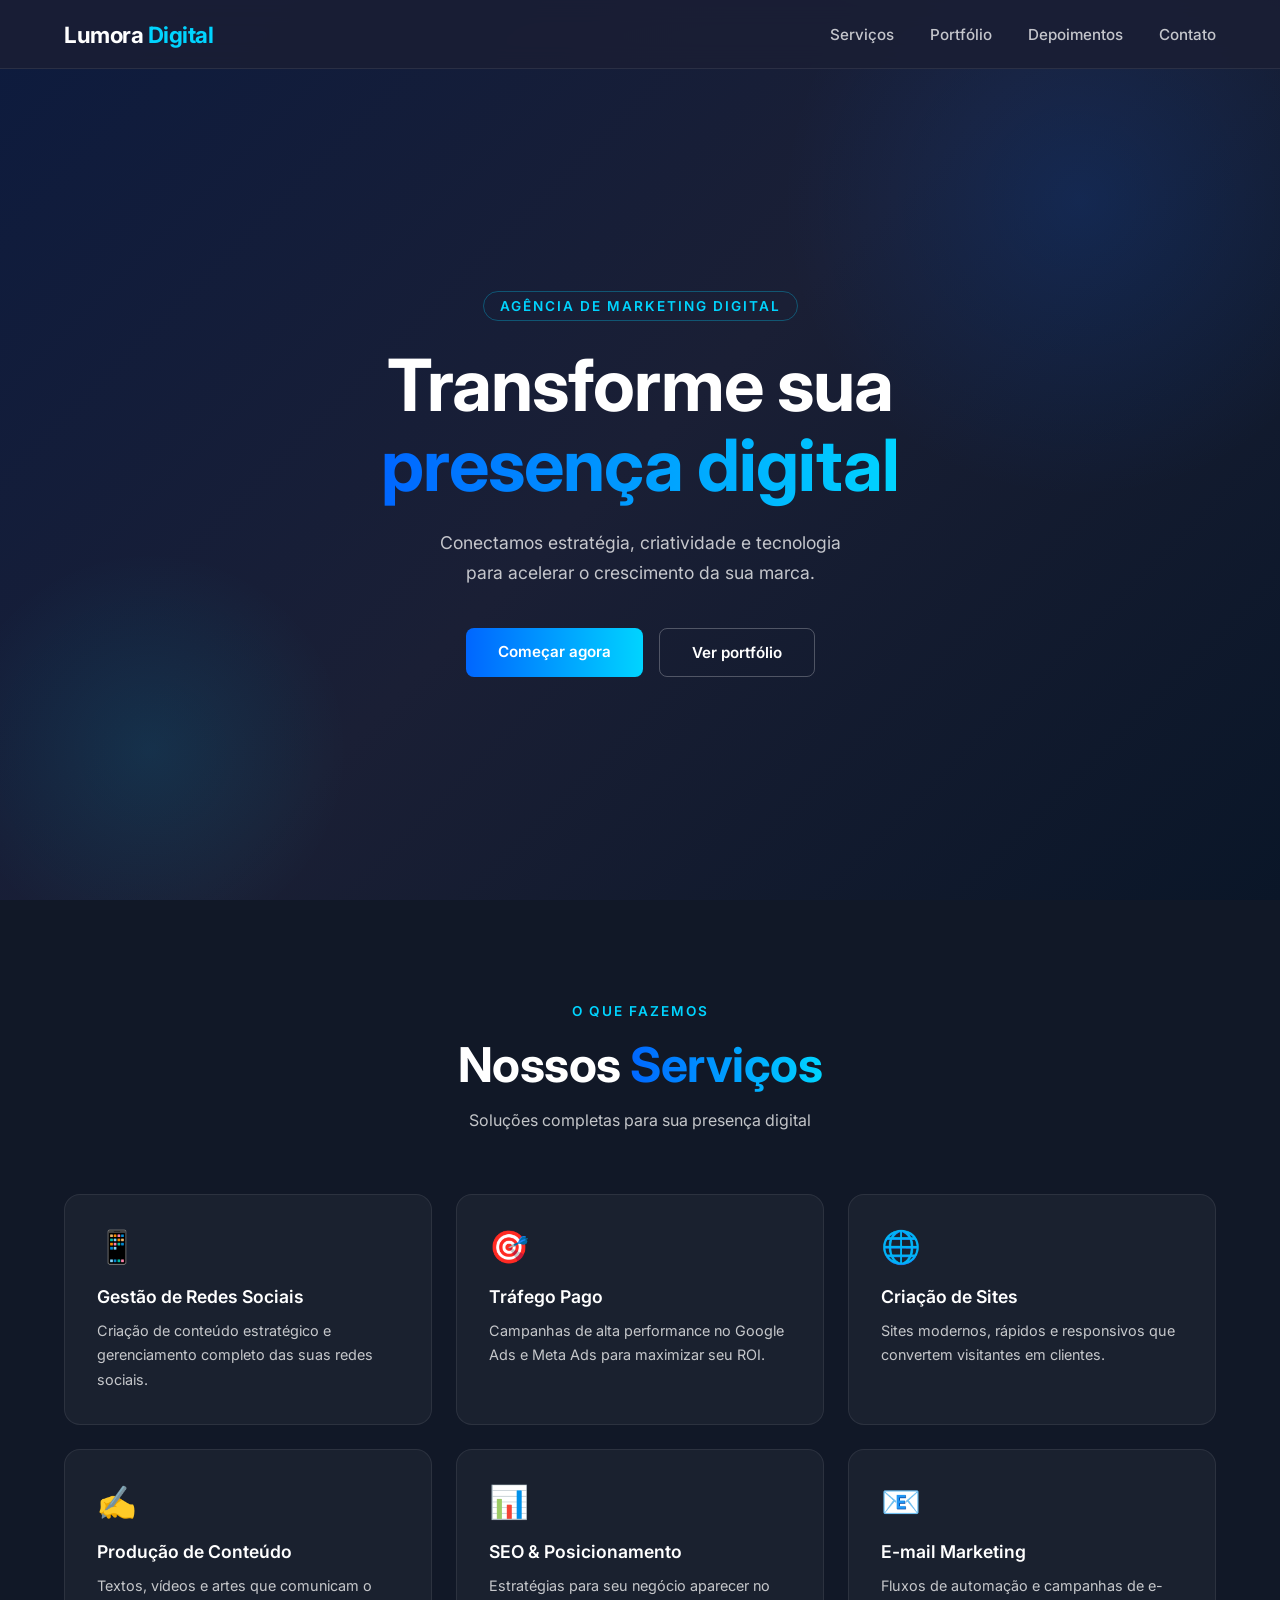
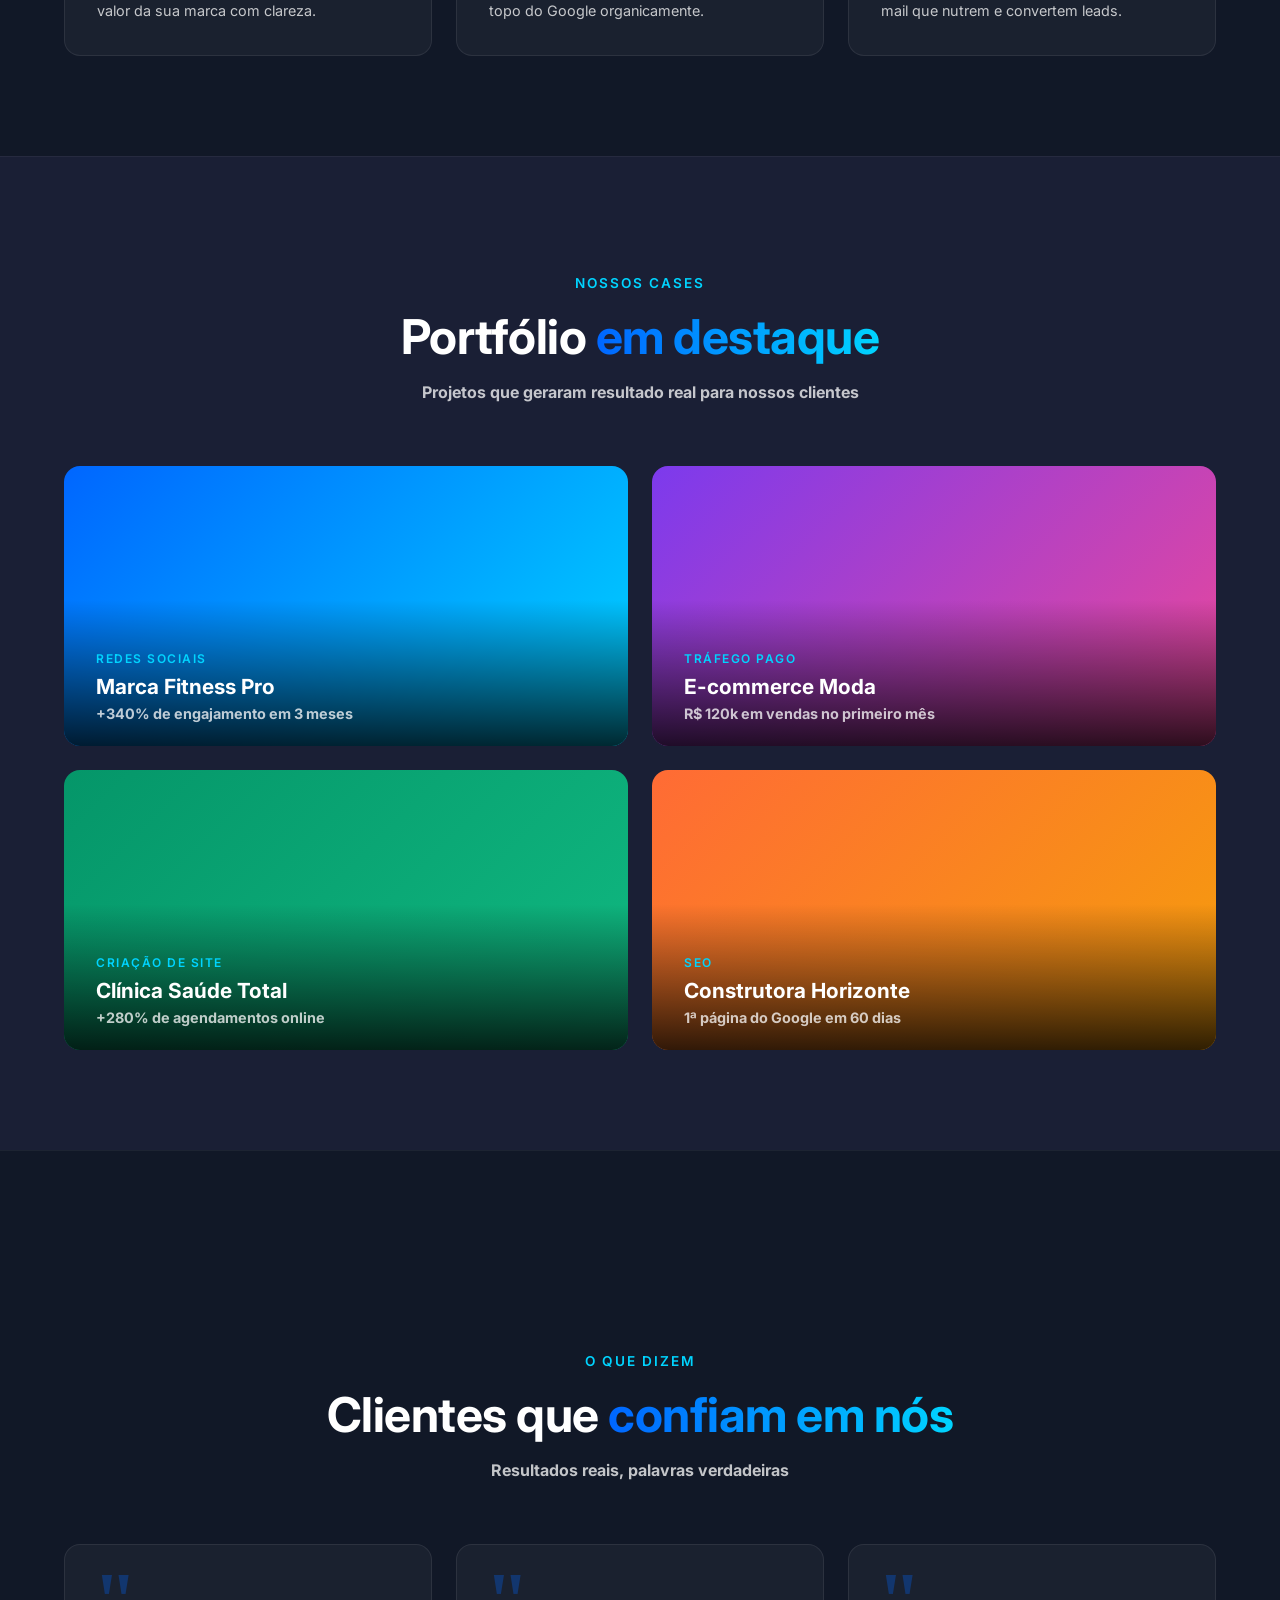
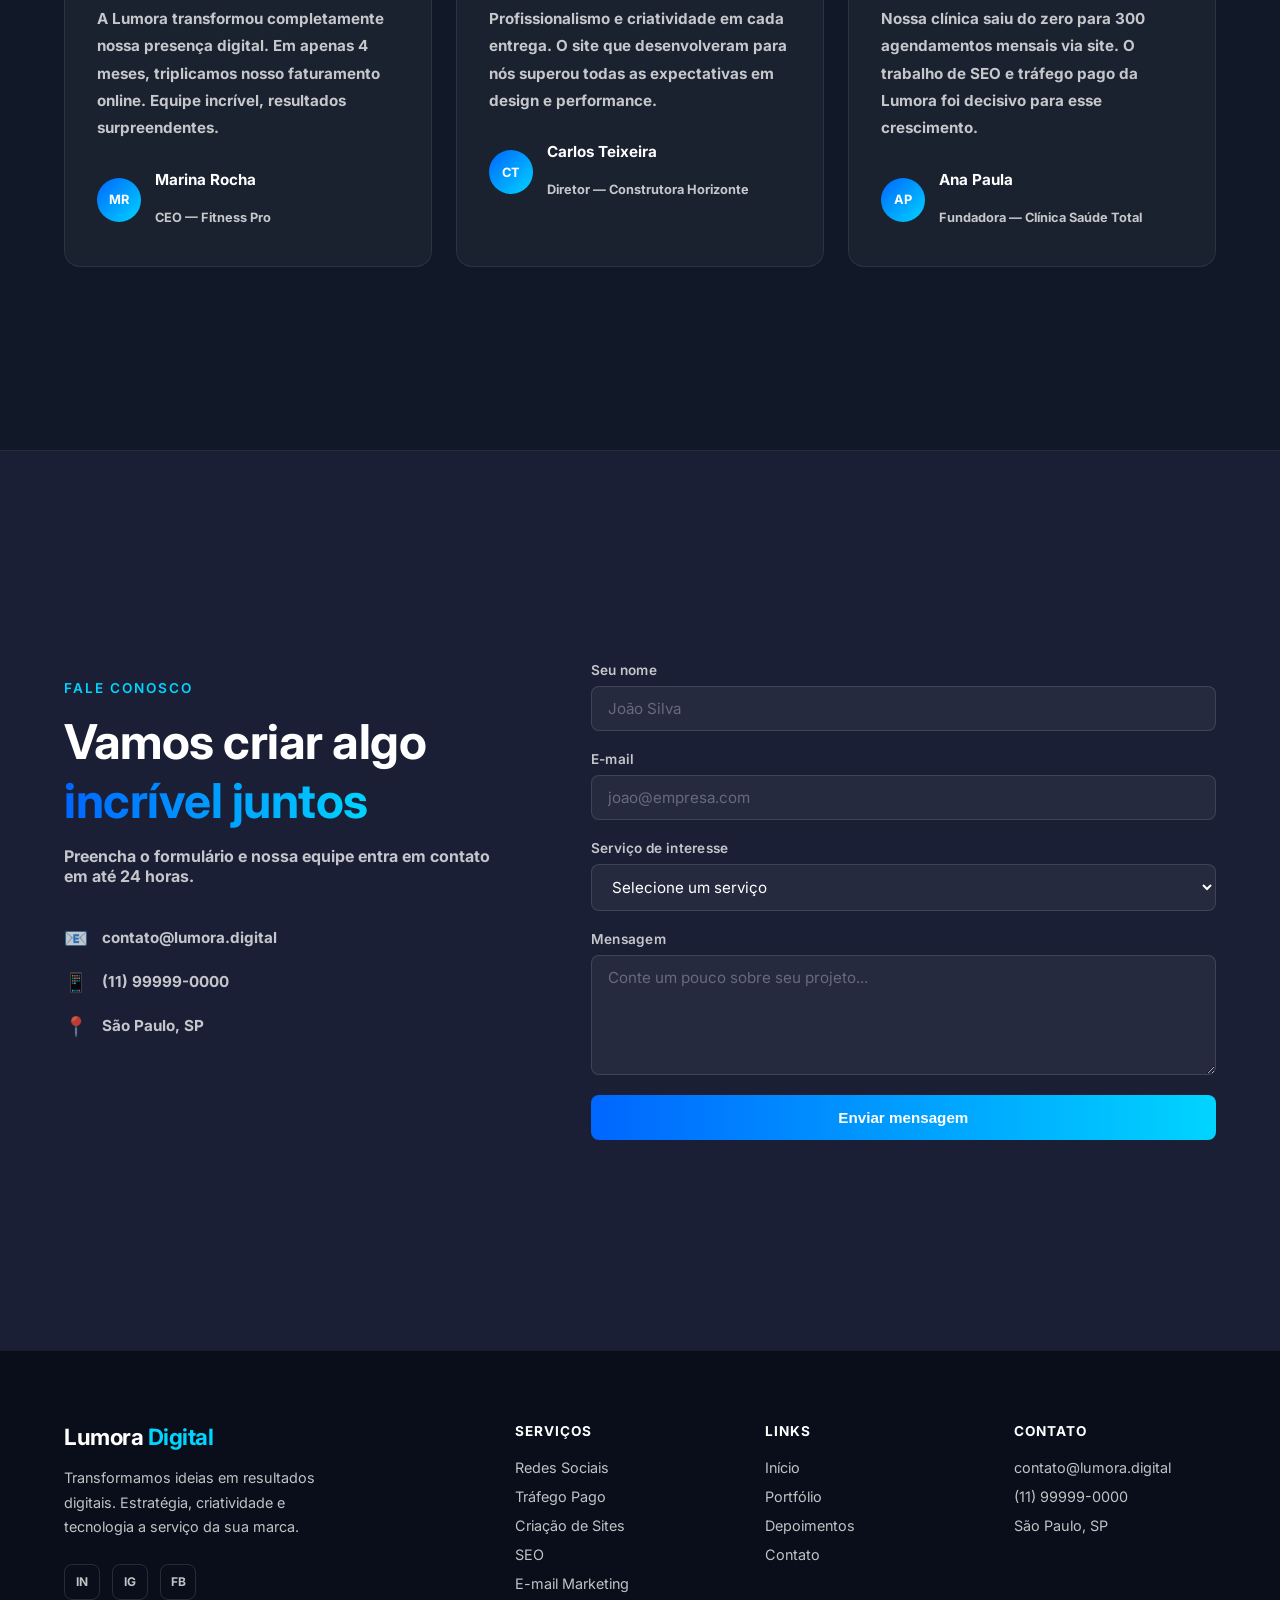
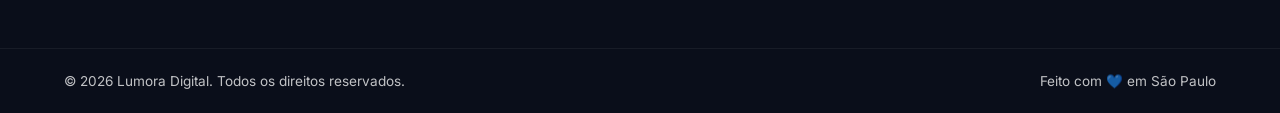
==== index.html @ a4312d97 "Add files via upload" ====
<!DOCTYPE html>
<html lang="pt-BR">
  <head>
    <meta charset="UTF-8" />
    <meta name="viewport" content="width=device-width, initial-scale=1.0" />
    <title>Lumora Agency</title>
    <link rel="preconnect" href="https://fonts.googleapis.com" />
    <link rel="preconnect" href="https://fonts.gstatic.com" crossorigin />
    <link
      href="https://fonts.googleapis.com/css2?family=Inter:wght@400;500;600;700&display=swap"
      rel="stylesheet"
    />
    <link rel="stylesheet" href="agencia.css" />
  </head>
  <body>

    <!-- ========================
         NAVBAR
    ======================== -->
    <nav class="navbar">
      <div class="nav-container">
        <a href="#hero" class="nav-logo">Lumora <span>Digital</span></a>
        <ul class="nav-links">
          <li><a href="#servicos">Serviços</a></li>
          <li><a href="#portfolio">Portfólio</a></li>
          <li><a href="#depoimentos">Depoimentos</a></li>
          <li><a href="#contato">Contato</a></li>
        </ul>
        <button class="menu-btn" aria-label="Abrir menu">
        <span></span>
        <span></span>
        <span></span>
        </button>
      </div>
    </nav>

    <!-- ========================
         HERO
    ======================== -->
    <section id="hero">
      <div class="hero-container">
        <p class="hero-tag">Agência de Marketing Digital</p>
        <h1 class="hero-titulo">
          Transforme sua<br>
          <span class="hero-destaque">presença digital</span>
        </h1>
        <p class="hero-subtitulo">
          Conectamos estratégia, criatividade e tecnologia<br>
          para acelerar o crescimento da sua marca.
        </p>
        <div class="hero-botoes">
          <a href="#contato" class="btn-primario">Começar agora</a>
          <a href="#portfolio" class="btn-secundario">Ver portfólio</a>
        </div>
      </div>
    </section>

    <!-- ========================
         SERVIÇOS
    ======================== -->
    <section id="servicos">
      <div class="secao-container">

        <div class="secao-header">
          <p class="secao-tag">O que fazemos</p>
          <h2 class="secao-titulo">Nossos <span class="hero-destaque">Serviços</span></h2>
          <p class="secao-subtitulo">Soluções completas para sua presença digital</p>
        </div>

        <div class="servicos-grid">
          <div class="servico-card">
            <div class="card-icone">📱</div>
            <h3>Gestão de Redes Sociais</h3>
            <p>Criação de conteúdo estratégico e gerenciamento completo das suas redes sociais.</p>
          </div>
          <div class="servico-card">
            <div class="card-icone">🎯</div>
            <h3>Tráfego Pago</h3>
            <p>Campanhas de alta performance no Google Ads e Meta Ads para maximizar seu ROI.</p>
          </div>
          <div class="servico-card">
            <div class="card-icone">🌐</div>
            <h3>Criação de Sites</h3>
            <p>Sites modernos, rápidos e responsivos que convertem visitantes em clientes.</p>
          </div>
          <div class="servico-card">
            <div class="card-icone">✍️</div>
            <h3>Produção de Conteúdo</h3>
            <p>Textos, vídeos e artes que comunicam o valor da sua marca com clareza.</p>
          </div>
          <div class="servico-card">
            <div class="card-icone">📊</div>
            <h3>SEO & Posicionamento</h3>
            <p>Estratégias para seu negócio aparecer no topo do Google organicamente.</p>
          </div>
          <div class="servico-card">
            <div class="card-icone">📧</div>
            <h3>E-mail Marketing</h3>
            <p>Fluxos de automação e campanhas de e-mail que nutrem e convertem leads.</p>
          </div>
        </div>

      </div>
    </section>

    <!-- ========================
         PORTFÓLIO
    ======================== -->
   <section id="portfolio">
  <div class="secao-container">

    <div class="secao-header">
      <p class="secao-tag">Nossos cases</p>
      <h2 class="secao-titulo">Portfólio <span class="hero-destaque">em destaque</span></h2>
      <p class="secao-subtitulo">Projetos que geraram resultado real para nossos clientes</p>
    </div>

    <div class="portfolio-grid">

      <div class="portfolio-card">
        <div class="portfolio-imagem" style="background: linear-gradient(135deg, #0066FF, #00D4FF);"></div>
        <div class="portfolio-overlay">
          <span class="portfolio-categoria">Redes Sociais</span>
          <h3>Marca Fitness Pro</h3>
          <p>+340% de engajamento em 3 meses</p>
        </div>
      </div>

      <div class="portfolio-card">
        <div class="portfolio-imagem" style="background: linear-gradient(135deg, #7C3AED, #EC4899);"></div>
        <div class="portfolio-overlay">
          <span class="portfolio-categoria">Tráfego Pago</span>
          <h3>E-commerce Moda</h3>
          <p>R$ 120k em vendas no primeiro mês</p>
        </div>
      </div>

      <div class="portfolio-card">
        <div class="portfolio-imagem" style="background: linear-gradient(135deg, #059669, #10B981);"></div>
        <div class="portfolio-overlay">
          <span class="portfolio-categoria">Criação de Site</span>
          <h3>Clínica Saúde Total</h3>
          <p>+280% de agendamentos online</p>
        </div>
      </div>

      <div class="portfolio-card">
        <div class="portfolio-imagem" style="background: linear-gradient(135deg, #FF6B35, #F59E0B);"></div>
        <div class="portfolio-overlay">
          <span class="portfolio-categoria">SEO</span>
          <h3>Construtora Horizonte</h3>
          <p>1ª página do Google em 60 dias</p>
        </div>
      </div>

    </div>
  </div>
</section>

    <!-- ========================
         DEPOIMENTOS 
    ======================== -->
    <section id="depoimentos">
  <div class="secao-container">

    <div class="secao-header">
      <p class="secao-tag">O que dizem</p>
      <h2 class="secao-titulo">Clientes que <span class="hero-destaque">confiam em nós</span></h2>
      <p class="secao-subtitulo">Resultados reais, palavras verdadeiras</p>
    </div>

    <div class="depoimentos-grid">

      <div class="depoimento-card">
        <p class="depoimento-texto">
          A Lumora transformou completamente nossa presença digital. Em apenas 4 meses, 
          triplicamos nosso faturamento online. Equipe incrível, resultados surpreendentes.
        </p>
        <div class="depoimento-autor">
          <div class="autor-avatar">MR</div>
          <div>
            <strong>Marina Rocha</strong>
            <span>CEO — Fitness Pro</span>
          </div>
        </div>
      </div>

      <div class="depoimento-card">
        <p class="depoimento-texto">
          Profissionalismo e criatividade em cada entrega. O site que desenvolveram 
          para nós superou todas as expectativas em design e performance.
        </p>
        <div class="depoimento-autor">
          <div class="autor-avatar">CT</div>
          <div>
            <strong>Carlos Teixeira</strong>
            <span>Diretor — Construtora Horizonte</span>
          </div>
        </div>
      </div>

      <div class="depoimento-card">
        <p class="depoimento-texto">
          Nossa clínica saiu do zero para 300 agendamentos mensais via site. 
          O trabalho de SEO e tráfego pago da Lumora foi decisivo para esse crescimento.
        </p>
        <div class="depoimento-autor">
          <div class="autor-avatar">AP</div>
          <div>
            <strong>Ana Paula</strong>
            <span>Fundadora — Clínica Saúde Total</span>
          </div>
        </div>
      </div>

    </div>
  </div>
</section>
    <!-- ========================
         CONTATO (em breve)
    ======================== -->
   <section id="contato">
  <div class="secao-container">

    <div class="contato-wrapper">

      <div class="contato-info">
        <p class="secao-tag">Fale conosco</p>
        <h2 class="secao-titulo">Vamos criar algo <span class="hero-destaque">incrível juntos</span></h2>
        <p class="secao-subtitulo" style="margin-top: 16px;">
          Preencha o formulário e nossa equipe entra em contato em até 24 horas.
        </p>

        <div class="contato-detalhes">
          <div class="contato-item">
            <span class="contato-icone">📧</span>
            <span>contato@lumora.digital</span>
          </div>
          <div class="contato-item">
            <span class="contato-icone">📱</span>
            <span>(11) 99999-0000</span>
          </div>
          <div class="contato-item">
            <span class="contato-icone">📍</span>
            <span>São Paulo, SP</span>
          </div>
        </div>
      </div>

      <form class="contato-form">
        <div class="form-grupo">
          <label for="nome">Seu nome</label>
          <input type="text" id="nome" name="nome" placeholder="João Silva" />
        </div>

        <div class="form-grupo">
          <label for="email">E-mail</label>
          <input type="email" id="email" name="email" placeholder="joao@empresa.com" />
        </div>

        <div class="form-grupo">
          <label for="servico">Serviço de interesse</label>
          <select id="servico" name="servico">
            <option value="">Selecione um serviço</option>
            <option value="redes">Gestão de Redes Sociais</option>
            <option value="trafego">Tráfego Pago</option>
            <option value="site">Criação de Site</option>
            <option value="seo">SEO & Posicionamento</option>
            <option value="conteudo">Produção de Conteúdo</option>
          </select>
        </div>

        <div class="form-grupo">
          <label for="mensagem">Mensagem</label>
          <textarea id="mensagem" name="mensagem" rows="4" placeholder="Conte um pouco sobre seu projeto..."></textarea>
        </div>

        <button type="submit" class="btn-primario" style="width: 100%; text-align: center; border: none; cursor: pointer;">
          Enviar mensagem
        </button>
      </form>

    </div>
  </div>
</section>
<!-- ========================
     RODAPÉ
======================== -->
<footer class="footer">
  <div class="footer-container">

    <!-- Coluna 1 — Marca -->
    <div class="footer-marca">
      <a href="#hero" class="nav-logo">Lumora <span>Digital</span></a>
      <p>Transformamos ideias em resultados digitais. Estratégia, criatividade e tecnologia a serviço da sua marca.</p>
      <div class="footer-redes">
        <a href="#" class="rede-link">in</a>
        <a href="#" class="rede-link">ig</a>
        <a href="#" class="rede-link">fb</a>
      </div>
    </div>

    <!-- Coluna 2 — Serviços -->
    <div class="footer-coluna">
      <h4>Serviços</h4>
      <ul>
        <li><a href="#servicos">Redes Sociais</a></li>
        <li><a href="#servicos">Tráfego Pago</a></li>
        <li><a href="#servicos">Criação de Sites</a></li>
        <li><a href="#servicos">SEO</a></li>
        <li><a href="#servicos">E-mail Marketing</a></li>
      </ul>
    </div>

    <!-- Coluna 3 — Links -->
    <div class="footer-coluna">
      <h4>Links</h4>
      <ul>
        <li><a href="#hero">Início</a></li>
        <li><a href="#portfolio">Portfólio</a></li>
        <li><a href="#depoimentos">Depoimentos</a></li>
        <li><a href="#contato">Contato</a></li>
      </ul>
    </div>

    <!-- Coluna 4 — Contato -->
    <div class="footer-coluna">
      <h4>Contato</h4>
      <ul>
        <li>contato@lumora.digital</li>
        <li>(11) 99999-0000</li>
        <li>São Paulo, SP</li>
      </ul>
    </div>

  </div>

  <!-- Barra inferior -->
  <div class="footer-bottom">
    <div class="footer-container">
      <p>© 2026 Lumora Digital. Todos os direitos reservados.</p>
      <p>Feito com 💙 em São Paulo</p>
    </div>
  </div>

</footer>
<script src="agencia.js"></script>
  </body>
</html>
---- agencia.css ----
/* ========================
   VARIÁVEIS DA MARCA
======================== */
:root {
  --azul: #0066FF;
  --cyan: #00D4FF;
  --navy: #1A1F35;
  --cinza-claro: #F5F7FA;
  --laranja: #FF6B35;
  --branco: #ffffff;
  --texto-claro: rgba(255, 255, 255, 0.75);
}

/* ========================
   RESET E BASE
======================== */
* {
  margin: 0;
  padding: 0;
  box-sizing: border-box;
}

body {
  font-family: 'Inter', sans-serif;
  color: var(--branco);
  background-color: var(--navy);
}

/* ========================
   NAVBAR
======================== */
.navbar {
  position: fixed;
  top: 0;
  left: 0;
  width: 100%;
  background-color: rgba(26, 31, 53, 0.9);
  backdrop-filter: blur(12px);
  border-bottom: 1px solid rgba(255, 255, 255, 0.08);
  z-index: 1000;
}

.nav-container {
  max-width: 1200px;
  margin: 0 auto;
  padding: 0 24px;
  height: 68px;
  display: flex;
  align-items: center;
  justify-content: space-between;
}

.nav-logo {
  font-size: 1.4rem;
  font-weight: 700;
  color: var(--branco);
  text-decoration: none;
  letter-spacing: -0.5px;
}

.nav-logo span {
  color: var(--cyan);
}

.nav-links {
  list-style: none;
  display: flex;
  gap: 36px;
}

.nav-links a {
  text-decoration: none;
  color: var(--texto-claro);
  font-size: 0.95rem;
  font-weight: 500;
  transition: color 0.2s ease;
}

.nav-links a:hover {
  color: var(--branco);
}

/* ========================
   HERO
======================== */
#hero {
    padding-top: 68px; /* altura exata da navbar */
  min-height: 100vh;
  display: flex;
  align-items: center;
  justify-content: center;
  text-align: center;
  position: relative;
  background: linear-gradient(135deg, #0d1b3e 0%, #1A1F35 50%, #0a1628 100%);
  overflow: hidden;
}

#hero::before {
  content: '';
  position: absolute;
  width: 600px;
  height: 600px;
  background: radial-gradient(circle, rgba(0, 102, 255, 0.15) 0%, transparent 70%);
  top: -100px;
  right: -100px;
  border-radius: 50%;
}

#hero::after {
  content: '';
  position: absolute;
  width: 400px;
  height: 400px;
  background: radial-gradient(circle, rgba(0, 212, 255, 0.1) 0%, transparent 70%);
  bottom: -50px;
  left: -50px;
  border-radius: 50%;
}

.hero-container {
  position: relative;
  z-index: 2;
  max-width: 800px;
  padding: 0 24px;
}

.hero-tag {
  display: inline-block;
  font-size: 0.85rem;
  font-weight: 600;
  color: var(--cyan);
  letter-spacing: 2px;
  text-transform: uppercase;
  margin-bottom: 24px;
  padding: 6px 16px;
  border: 1px solid rgba(0, 212, 255, 0.3);
  border-radius: 100px;
}

.hero-titulo {
  font-size: clamp(2.5rem, 6vw, 4.5rem);
  font-weight: 700;
  line-height: 1.1;
  letter-spacing: -1px;
  margin-bottom: 24px;
  color: var(--branco);
}

.hero-destaque {
  background: linear-gradient(90deg, var(--azul), var(--cyan));
  -webkit-background-clip: text;
  -webkit-text-fill-color: transparent;
  background-clip: text;
}

.hero-subtitulo {
  font-size: 1.1rem;
  color: var(--texto-claro);
  line-height: 1.7;
  margin-bottom: 40px;
}

.hero-botoes {
  display: flex;
  gap: 16px;
  justify-content: center;
  flex-wrap: wrap;
}

.btn-primario {
  display: inline-block;
  padding: 14px 32px;
  background: linear-gradient(90deg, var(--azul), var(--cyan));
  color: var(--branco);
  text-decoration: none;
  border-radius: 8px;
  font-weight: 600;
  font-size: 0.95rem;
  transition: opacity 0.2s ease, transform 0.2s ease;
}

.btn-primario:hover {
  opacity: 0.9;
  transform: translateY(-2px);
}

.btn-secundario {
  display: inline-block;
  padding: 14px 32px;
  background: transparent;
  color: var(--branco);
  text-decoration: none;
  border-radius: 8px;
  font-weight: 600;
  font-size: 0.95rem;
  border: 1px solid rgba(255, 255, 255, 0.25);
  transition: border-color 0.2s ease, transform 0.2s ease;
}

.btn-secundario:hover {
  border-color: rgba(255, 255, 255, 0.6);
  transform: translateY(-2px);
}

/* ========================
   COMPONENTES REUTILIZÁVEIS
======================== */
.secao-container {
  max-width: 1200px;
  margin: 0 auto;
  padding: 100px 24px;
  width: 100%;
}

.secao-header {
  text-align: center;
  margin-bottom: 64px;
}

.secao-tag {
  display: inline-block;
  font-size: 0.85rem;
  font-weight: 600;
  color: var(--cyan);
  letter-spacing: 2px;
  text-transform: uppercase;
  margin-bottom: 16px;
}

.secao-titulo {
  font-size: clamp(2rem, 4vw, 3rem);
  font-weight: 700;
  letter-spacing: -0.5px;
  margin-bottom: 16px;
  color: var(--branco);
}

.secao-subtitulo {
  font-size: 1rem;
  color: var(--texto-claro);
}

/* ========================
   SERVIÇOS
======================== */
#servicos {
  background-color: #111827;
}

.servicos-grid {
  display: grid;
  grid-template-columns: repeat(3, 1fr);
  gap: 24px;
}

.servico-card {
  background: rgba(255, 255, 255, 0.04);
  border: 1px solid rgba(255, 255, 255, 0.08);
  border-radius: 16px;
  padding: 32px;
  transition: transform 0.3s ease, border-color 0.3s ease;
}

.servico-card:hover {
  transform: translateY(-6px);
  border-color: rgba(0, 102, 255, 0.4);
}

.card-icone {
  font-size: 2rem;
  margin-bottom: 20px;
}

.servico-card h3 {
  font-size: 1.1rem;
  font-weight: 600;
  color: var(--branco);
  margin-bottom: 12px;
}

.servico-card p {
  font-size: 0.9rem;
  color: var(--texto-claro);
  line-height: 1.7;
}

/* ========================
   SEÇÕES TEMPORÁRIAS
======================== */
#portfolio,
#depoimentos,
#contato {
  min-height: 100vh;
  display: flex;
  align-items: center;
  justify-content: center;
  font-size: 2rem;
  font-weight: 700;
  color: rgba(255, 255, 255, 0.15);
  border-top: 1px solid rgba(255, 255, 255, 0.05);
}
/* ========================
   PORTFÓLIO
======================== */
#portfolio {
  background-color: var(--navy);
}

.portfolio-grid {
  display: grid;
  grid-template-columns: repeat(2, 1fr);
  gap: 24px;
}

.portfolio-card {
  position: relative;
  border-radius: 16px;
  overflow: hidden;
  cursor: pointer;
}

.portfolio-imagem {
  width: 100%;
  height: 280px;
  transition: transform 0.4s ease;
}

.portfolio-card:hover .portfolio-imagem {
  transform: scale(1.05);
}

.portfolio-overlay {
  position: absolute;
  bottom: 0;
  left: 0;
  right: 0;
  padding: 32px;
  background: linear-gradient(to top, rgba(0,0,0,0.85) 0%, transparent 100%);
  transform: translateY(8px);
  transition: transform 0.3s ease;
}

.portfolio-card:hover .portfolio-overlay {
  transform: translateY(0);
}

.portfolio-categoria {
  display: inline-block;
  font-size: 0.75rem;
  font-weight: 600;
  color: var(--cyan);
  letter-spacing: 1.5px;
  text-transform: uppercase;
  margin-bottom: 8px;
}

.portfolio-overlay h3 {
  font-size: 1.3rem;
  font-weight: 700;
  color: var(--branco);
  margin-bottom: 6px;
}

.portfolio-overlay p {
  font-size: 0.9rem;
  color: rgba(255, 255, 255, 0.75);
}
/* ========================
   DEPOIMENTOS
======================== */
#depoimentos {
  background-color: #111827;
}

.depoimentos-grid {
  display: grid;
  grid-template-columns: repeat(3, 1fr);
  gap: 24px;
}

.depoimento-card {
  background: rgba(255, 255, 255, 0.04);
  border: 1px solid rgba(255, 255, 255, 0.08);
  border-radius: 16px;
  padding: 36px 32px;
  position: relative;
}

.depoimento-card::before {
  content: '"';
  position: absolute;
  top: 16px;
  left: 28px;
  font-size: 5rem;
  line-height: 1;
  color: var(--azul);
  opacity: 0.3;
  font-family: Georgia, serif;
}

.depoimento-texto {
  font-size: 0.95rem;
  color: var(--texto-claro);
  line-height: 1.8;
  margin-bottom: 28px;
  padding-top: 24px;
}

.depoimento-autor {
  display: flex;
  align-items: center;
  gap: 14px;
}

.autor-avatar {
  width: 44px;
  height: 44px;
  border-radius: 50%;
  background: linear-gradient(135deg, var(--azul), var(--cyan));
  display: flex;
  align-items: center;
  justify-content: center;
  font-size: 0.8rem;
  font-weight: 700;
  color: var(--branco);
  flex-shrink: 0;
}

.depoimento-autor strong {
  display: block;
  font-size: 0.95rem;
  color: var(--branco);
  margin-bottom: 2px;
}

.depoimento-autor span {
  font-size: 0.8rem;
  color: var(--texto-claro);
}
/* ========================
   CONTATO
======================== */
#contato {
  background-color: var(--navy);
}

.contato-wrapper {
  display: grid;
  grid-template-columns: 1fr 1.4fr;
  gap: 80px;
  align-items: start;
}

.contato-detalhes {
  margin-top: 40px;
  display: flex;
  flex-direction: column;
  gap: 20px;
}

.contato-item {
  display: flex;
  align-items: center;
  gap: 14px;
  color: var(--texto-claro);
  font-size: 0.95rem;
}

.contato-icone {
  font-size: 1.2rem;
}

/* Formulário */
.contato-form {
  display: flex;
  flex-direction: column;
  gap: 20px;
}

.form-grupo {
  display: flex;
  flex-direction: column;
  gap: 8px;
}

.form-grupo label {
  font-size: 0.85rem;
  font-weight: 600;
  color: var(--texto-claro);
  letter-spacing: 0.3px;
}

.form-grupo input,
.form-grupo select,
.form-grupo textarea {
  background: rgba(255, 255, 255, 0.05);
  border: 1px solid rgba(255, 255, 255, 0.12);
  border-radius: 8px;
  padding: 12px 16px;
  color: var(--branco);
  font-family: 'Inter', sans-serif;
  font-size: 0.95rem;
  transition: border-color 0.2s ease;
  outline: none;
}

.form-grupo input:focus,
.form-grupo select:focus,
.form-grupo textarea:focus {
  border-color: var(--azul);
}

.form-grupo input::placeholder,
.form-grupo textarea::placeholder {
  color: rgba(255, 255, 255, 0.3);
}

.form-grupo select option {
  background-color: var(--navy);
  color: var(--branco);
}

.form-grupo textarea {
  resize: vertical;
  min-height: 120px;
}
/* ========================
   NAVBAR SCROLLED (ativada pelo JS)
======================== */
.navbar-scrolled {
  background-color: rgba(26, 31, 53, 0.98);
  box-shadow: 0 4px 24px rgba(0, 0, 0, 0.3);
}


/* ========================
   MENU MOBILE
======================== */
.menu-btn {
  display: none;
  flex-direction: column;
  gap: 5px;
  cursor: pointer;
  background: none;
  border: none;
  padding: 4px;
}

.menu-btn span {
  display: block;
  width: 24px;
  height: 2px;
  background-color: var(--branco);
  border-radius: 2px;
  transition: all 0.3s ease;
}

@media (max-width: 768px) {
  .menu-btn {
    display: flex;  /* aparece só no mobile */
  }

  .nav-links {
    display: none;
    position: absolute;
    top: 68px;
    left: 0;
    width: 100%;
    flex-direction: column;
    background-color: rgba(26, 31, 53, 0.98);
    padding: 24px;
    gap: 20px;
    border-bottom: 1px solid rgba(255,255,255,0.08);
  }

  .nav-links.nav-aberto {
    display: flex;  /* aparece quando JS adiciona a classe */
  }

  /* Ajustes gerais mobile */
  .servicos-grid {
    grid-template-columns: 1fr;
  }

  .portfolio-grid {
    grid-template-columns: 1fr;
  }

  .depoimentos-grid {
    grid-template-columns: 1fr;
  }

  .contato-wrapper {
    grid-template-columns: 1fr;
    gap: 40px;
  }
}
/* ========================
   RODAPÉ
======================== */
.footer {
  background-color: #0a0e1a;
  border-top: 1px solid rgba(255, 255, 255, 0.06);
}

.footer-container {
  max-width: 1200px;
  margin: 0 auto;
  padding: 0 24px;
}

.footer > .footer-container {
  display: grid;
  grid-template-columns: 2fr 1fr 1fr 1fr;
  gap: 48px;
  padding-top: 72px;
  padding-bottom: 48px;
}

.footer-marca p {
  font-size: 0.9rem;
  color: var(--texto-claro);
  line-height: 1.7;
  margin-top: 16px;
  max-width: 280px;
}

.footer-redes {
  display: flex;
  gap: 12px;
  margin-top: 24px;
}

.rede-link {
  width: 36px;
  height: 36px;
  border-radius: 8px;
  border: 1px solid rgba(255, 255, 255, 0.12);
  display: flex;
  align-items: center;
  justify-content: center;
  color: var(--texto-claro);
  text-decoration: none;
  font-size: 0.75rem;
  font-weight: 700;
  text-transform: uppercase;
  transition: border-color 0.2s ease, color 0.2s ease;
}

.rede-link:hover {
  border-color: var(--cyan);
  color: var(--cyan);
}

.footer-coluna h4 {
  font-size: 0.85rem;
  font-weight: 700;
  color: var(--branco);
  letter-spacing: 1px;
  text-transform: uppercase;
  margin-bottom: 20px;
}

.footer-coluna ul {
  list-style: none;
  display: flex;
  flex-direction: column;
  gap: 12px;
}

.footer-coluna ul li,
.footer-coluna ul a {
  font-size: 0.9rem;
  color: var(--texto-claro);
  text-decoration: none;
  transition: color 0.2s ease;
}

.footer-coluna ul a:hover {
  color: var(--branco);
}

.footer-bottom {
  border-top: 1px solid rgba(255, 255, 255, 0.06);
}

.footer-bottom .footer-container {
  display: flex;
  justify-content: space-between;
  align-items: center;
  padding-top: 24px;
  padding-bottom: 24px;
}

.footer-bottom p {
  font-size: 0.85rem;
  color: var(--texto-claro);
}

/* Footer responsivo */
@media (max-width: 768px) {
  .footer > .footer-container {
    grid-template-columns: 1fr 1fr;
    gap: 36px;
  }

  .footer-marca {
    grid-column: 1 / -1;
  }

  .footer-bottom .footer-container {
    flex-direction: column;
    gap: 8px;
    text-align: center;
  }
}
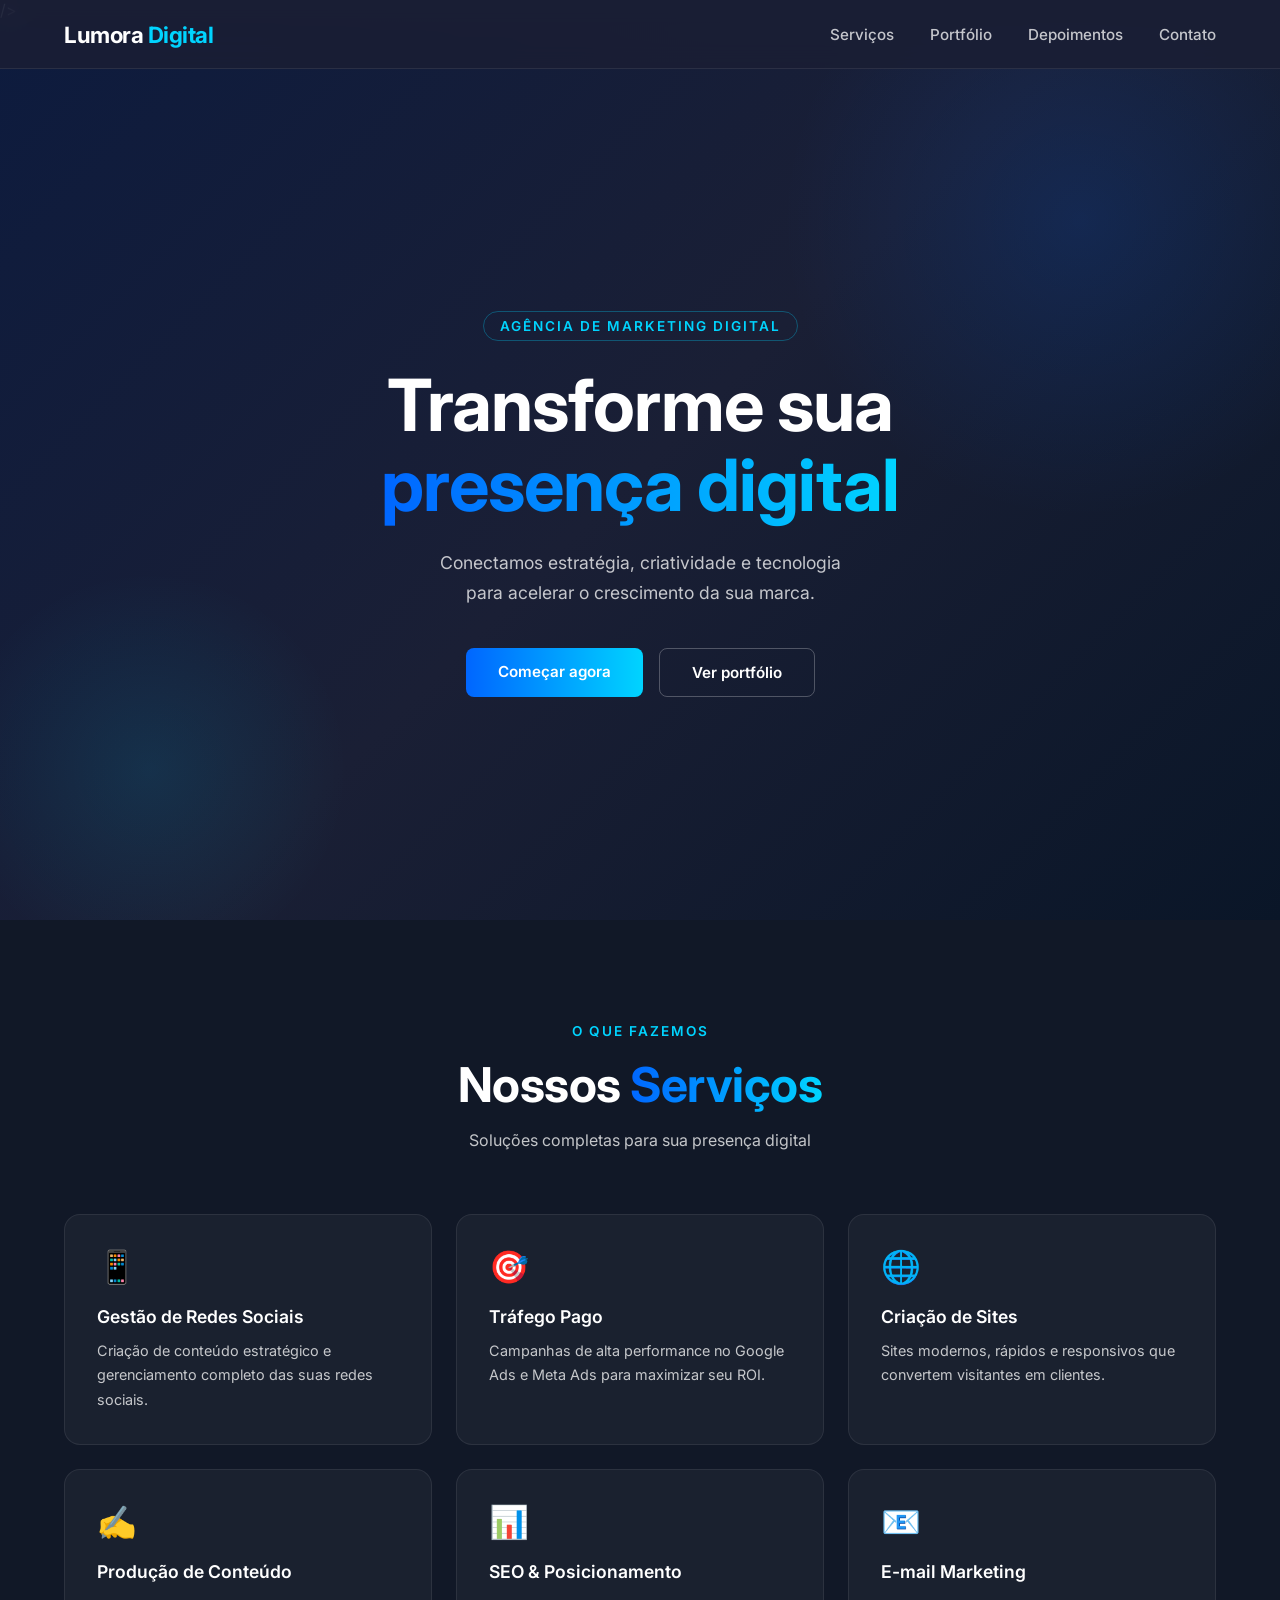
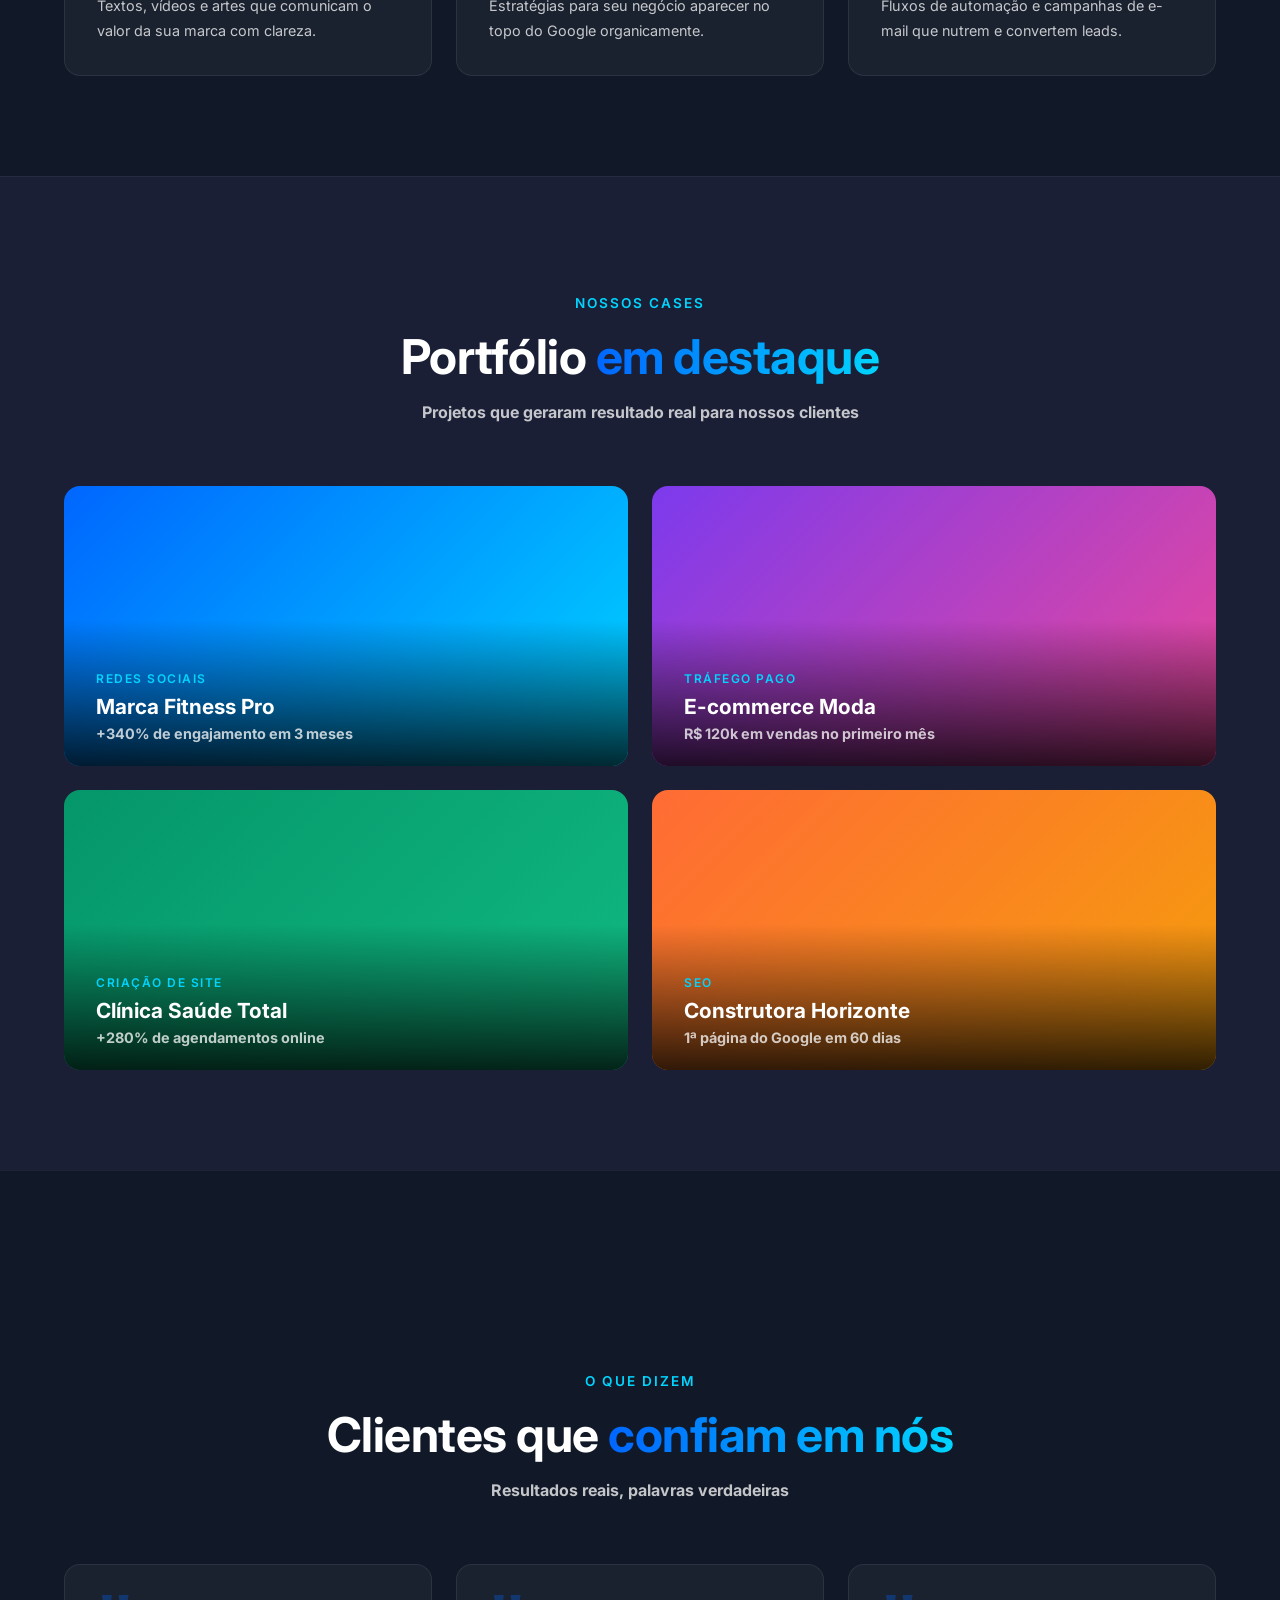
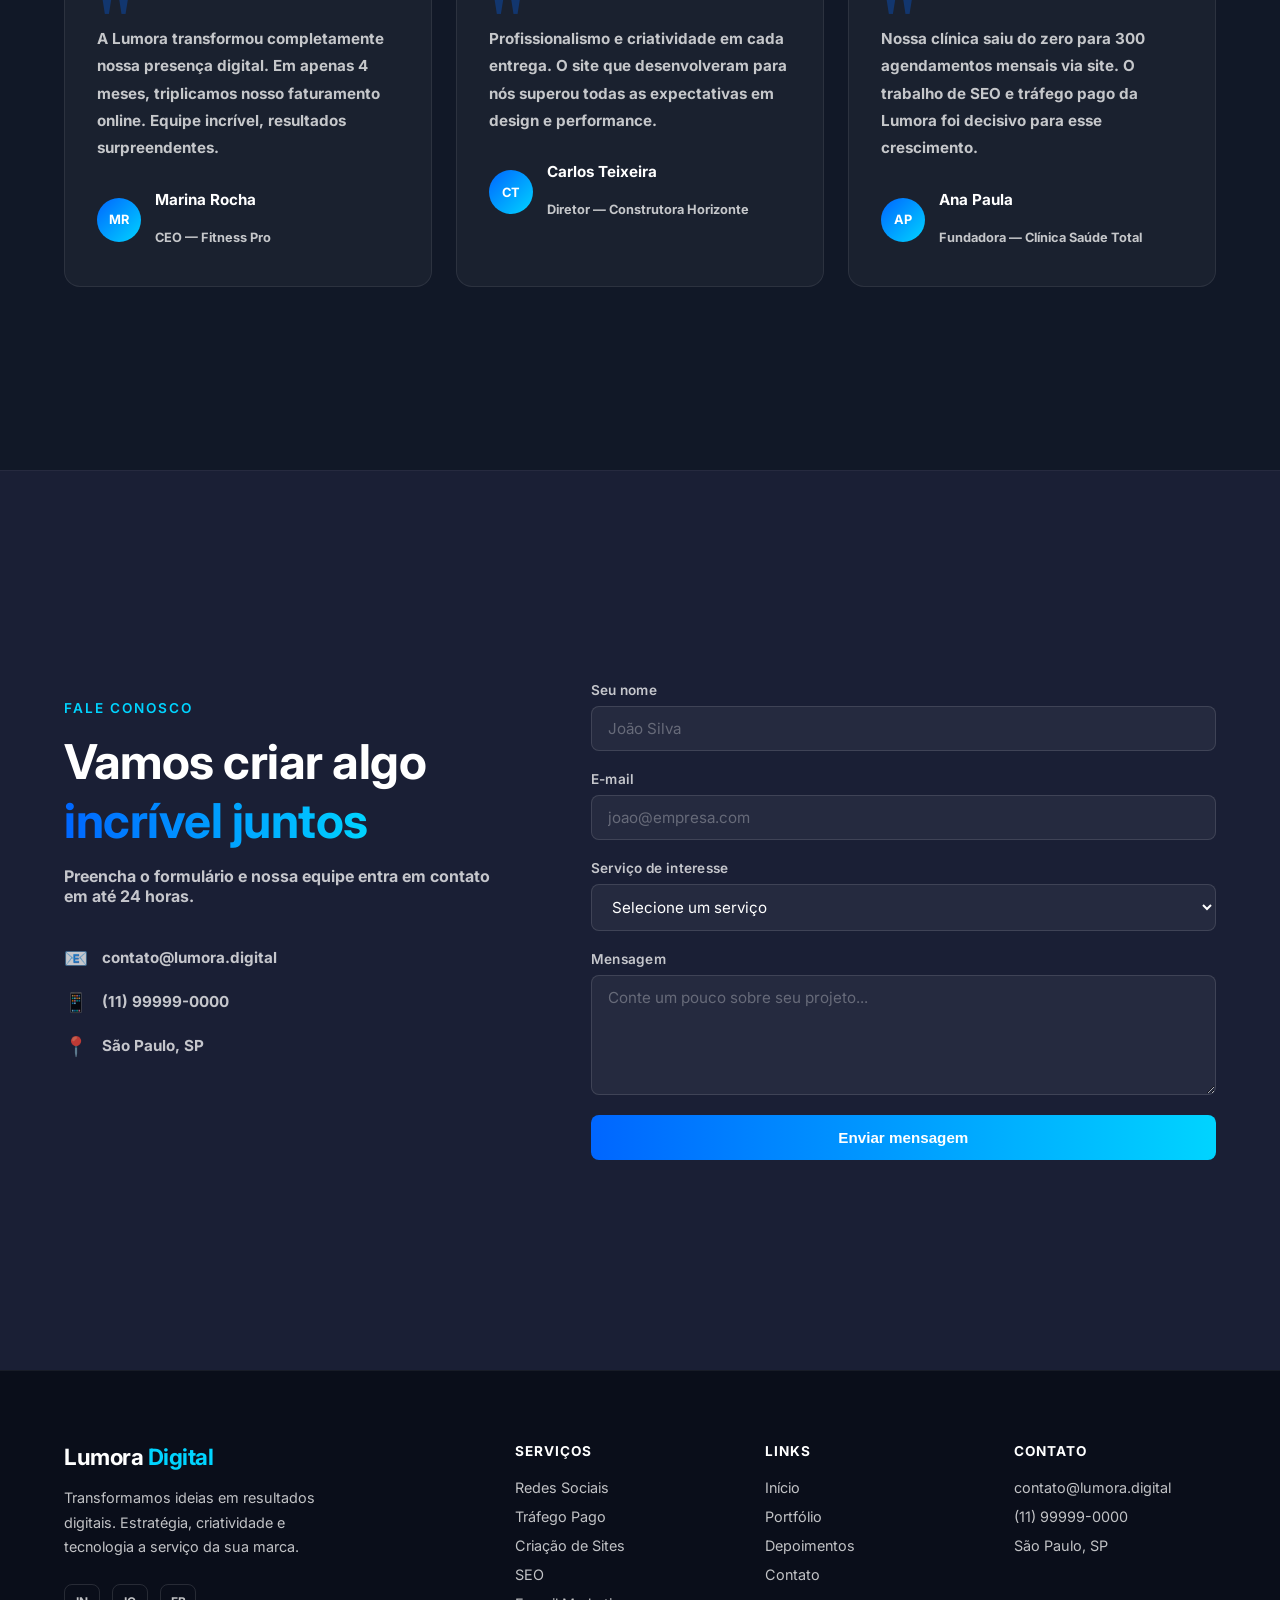
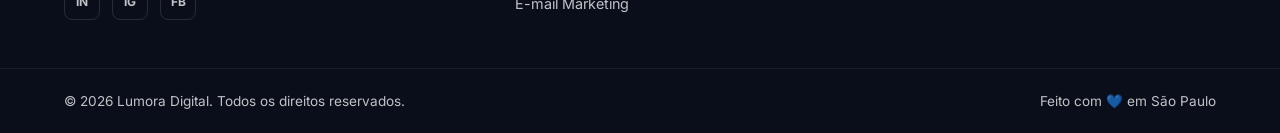
==== commit c27bac08: "Update index.html" ====
--- a/index.html
+++ b/index.html
@@ -4,11 +4,13 @@
     <meta charset="UTF-8" />
     <meta name="viewport" content="width=device-width, initial-scale=1.0" />
     <title>Lumora Agency</title>
-    <link rel="preconnect" href="https://fonts.googleapis.com" />
-    <link rel="preconnect" href="https://fonts.gstatic.com" crossorigin />
-    <link
-      href="https://fonts.googleapis.com/css2?family=Inter:wght@400;500;600;700&display=swap"
-      rel="stylesheet"
+   <link rel="preconnect" href="https://fonts.googleapis.com" />
+<link rel="preconnect" href="https://fonts.gstatic.com" crossorigin />
+<link rel="preload" as="style" href="https://fonts.googleapis.com/css2?family=Inter:wght@400;500;600;700&display=swap" />
+<link rel="stylesheet" href="https://fonts.googleapis.com/css2?family=Inter:wght@400;500;600;700&display=swap" media="print" onload="this.media='all'" />
+<noscript>
+  <link rel="stylesheet" href="https://fonts.googleapis.com/css2?family=Inter:wght@400;500;600;700&display=swap" />
+</noscript>
     />
     <link rel="stylesheet" href="agencia.css" />
   </head>
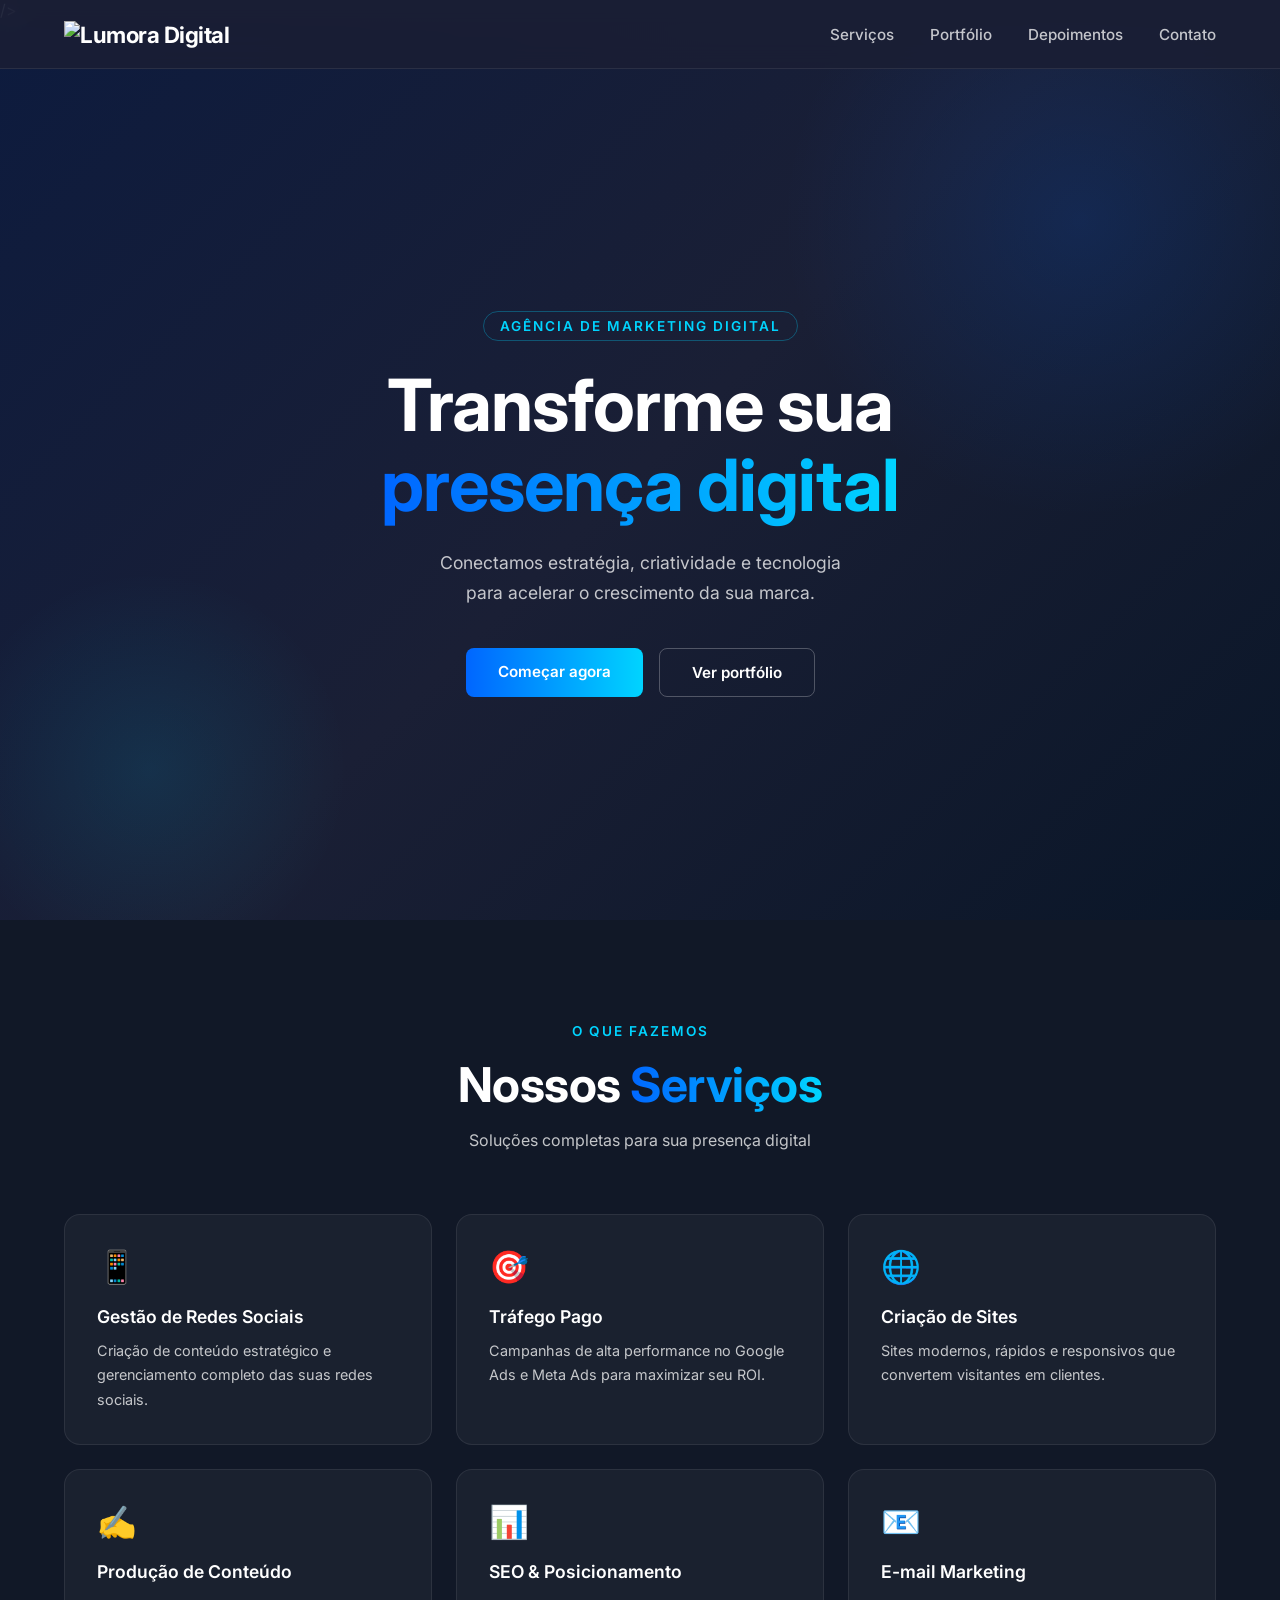
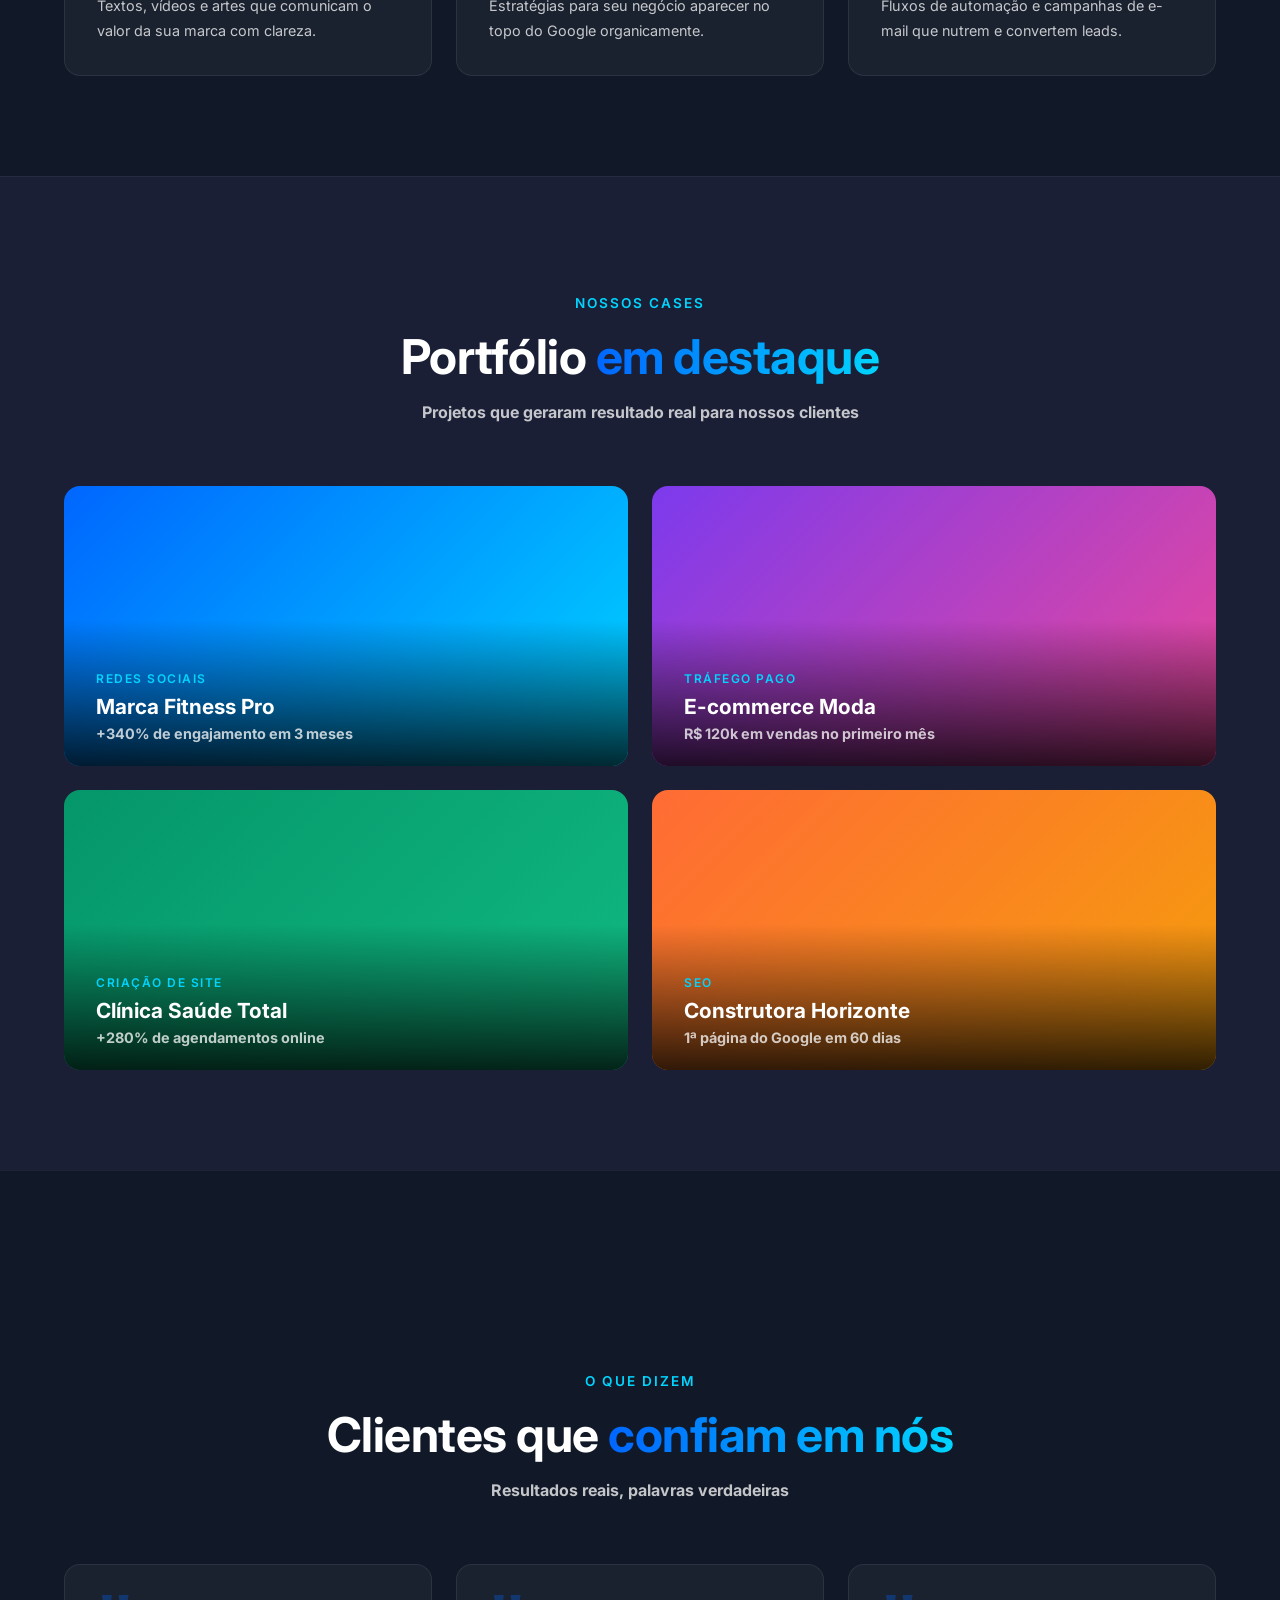
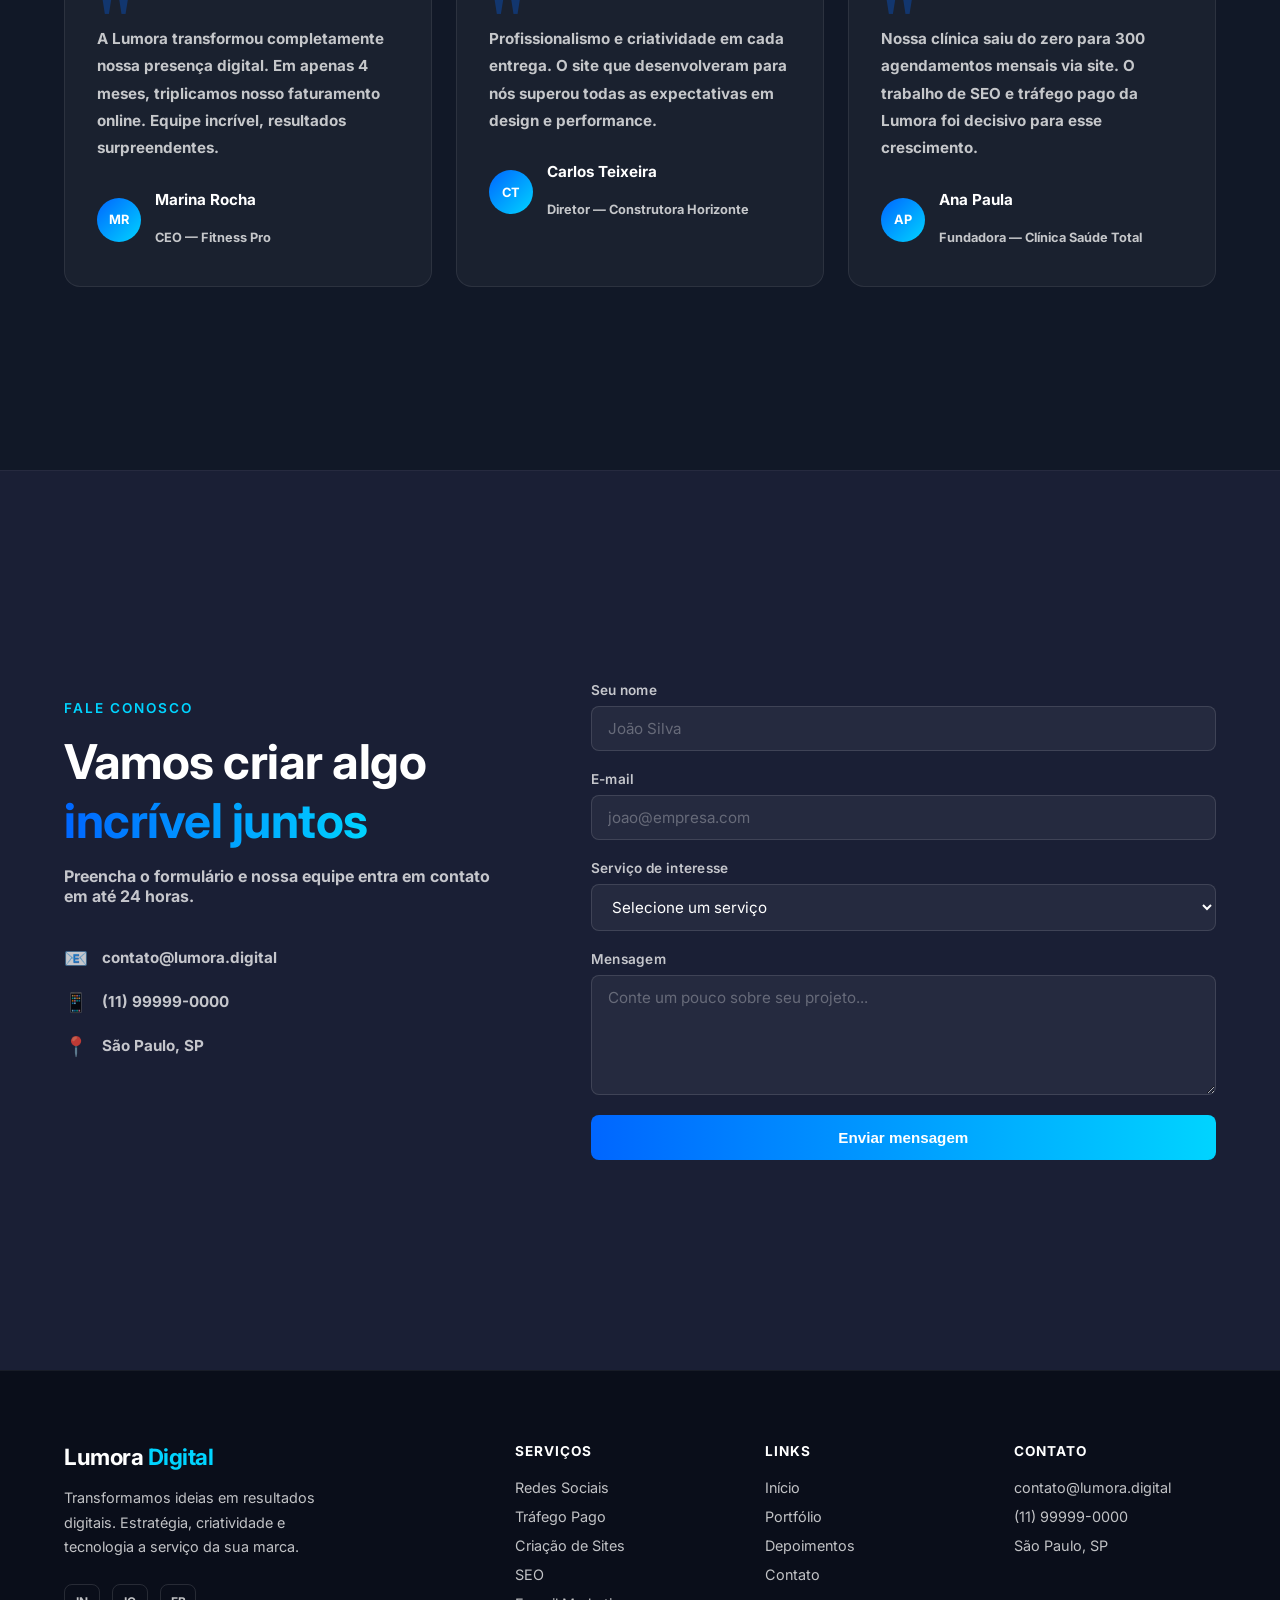
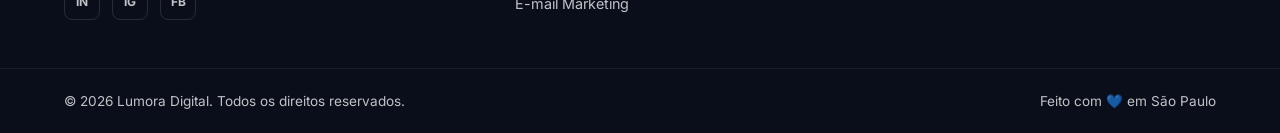
==== commit 285bcff0: "Update index.html" ====
--- a/index.html
+++ b/index.html
@@ -21,7 +21,9 @@
     ======================== -->
     <nav class="navbar">
       <div class="nav-container">
-        <a href="#hero" class="nav-logo">Lumora <span>Digital</span></a>
+        <a href="#hero" class="nav-logo">
+  <img src="Logo Lumora Digital.jpg" alt="Lumora Digital" class="logo-img" />
+</a>
         <ul class="nav-links">
           <li><a href="#servicos">Serviços</a></li>
           <li><a href="#portfolio">Portfólio</a></li>
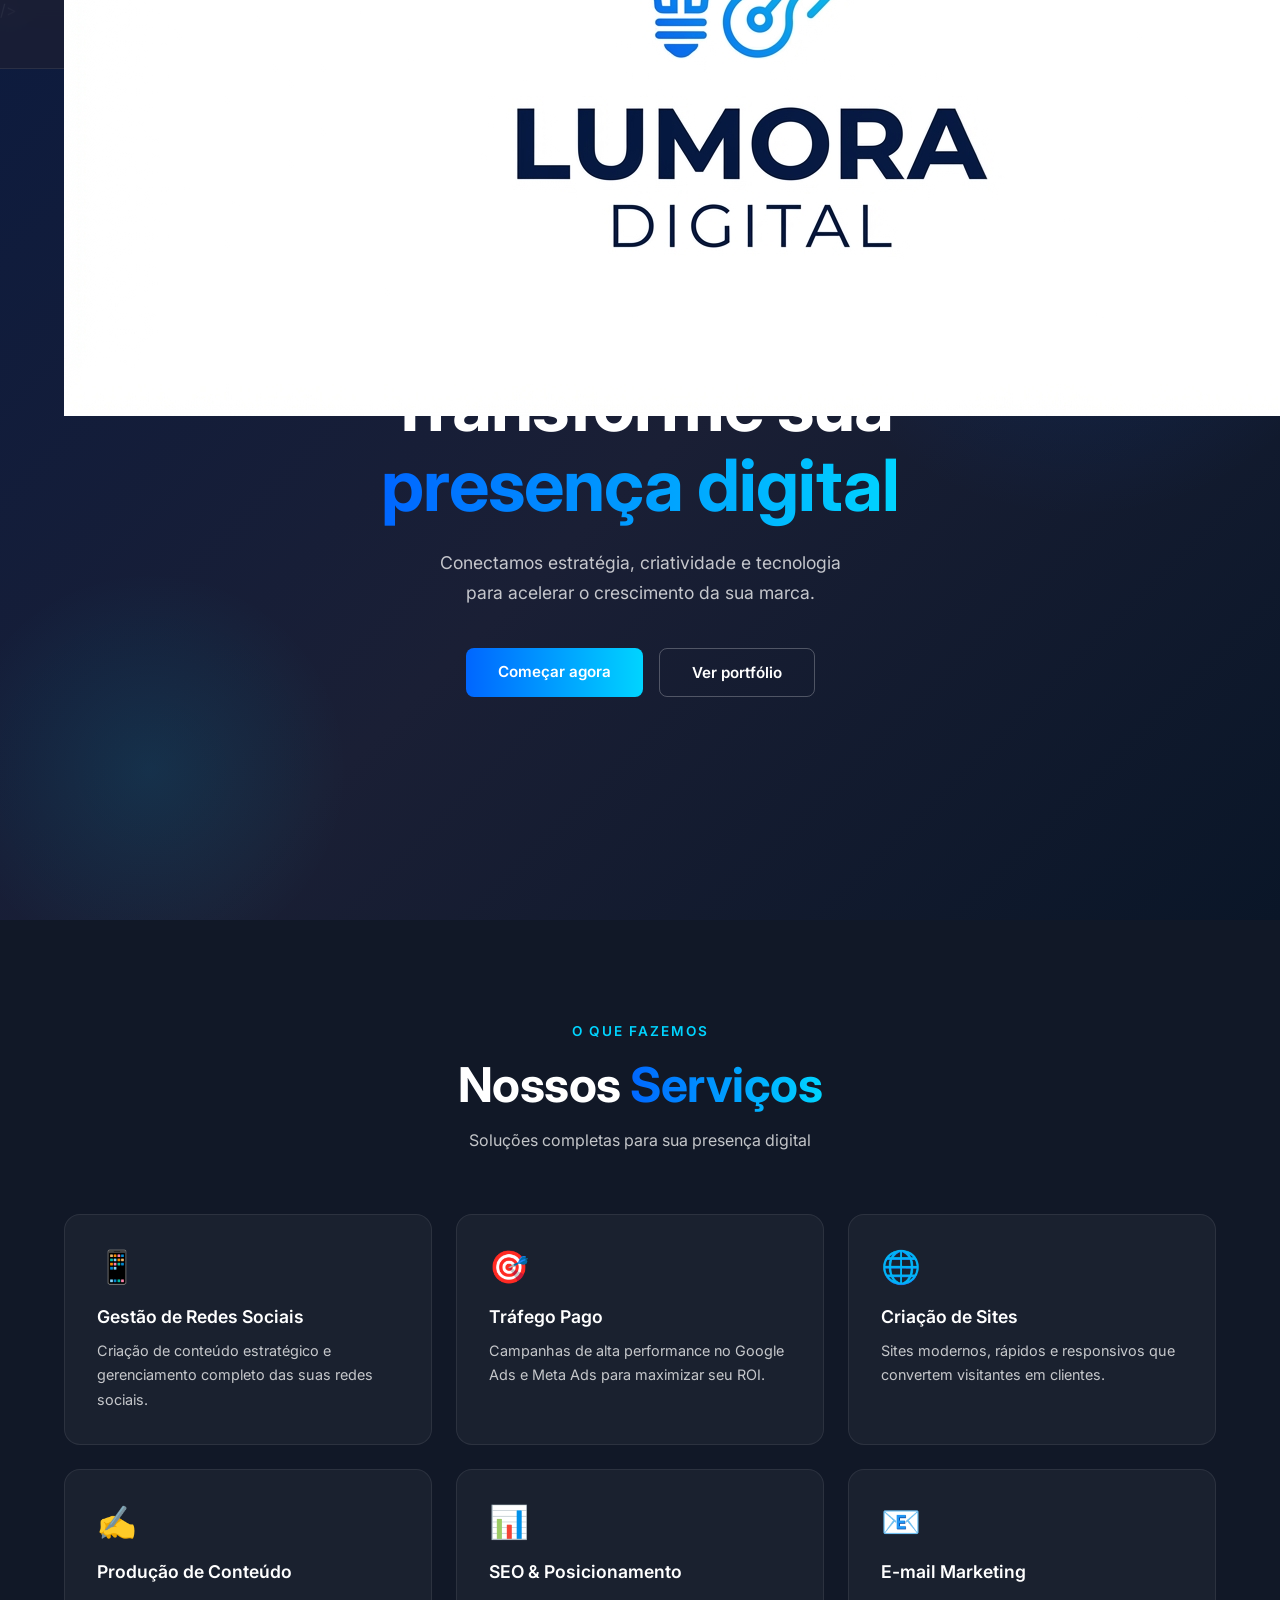
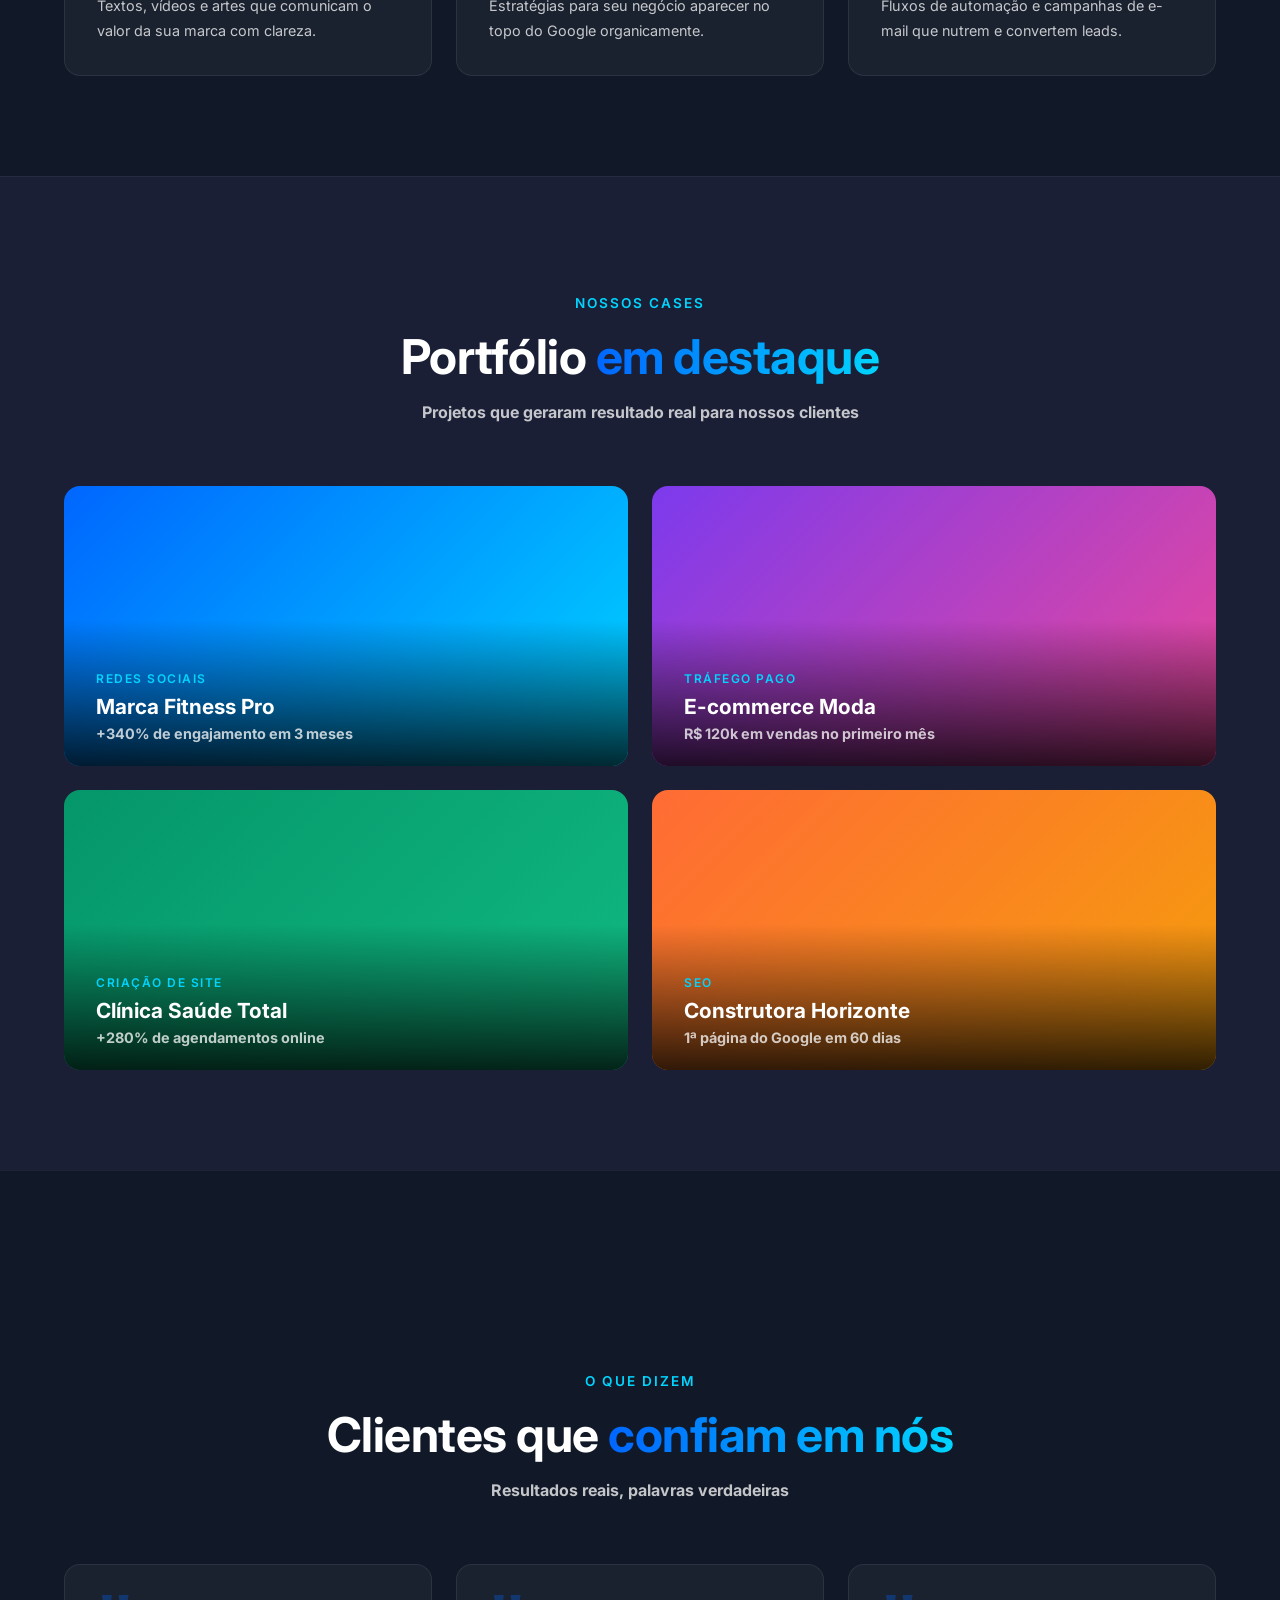
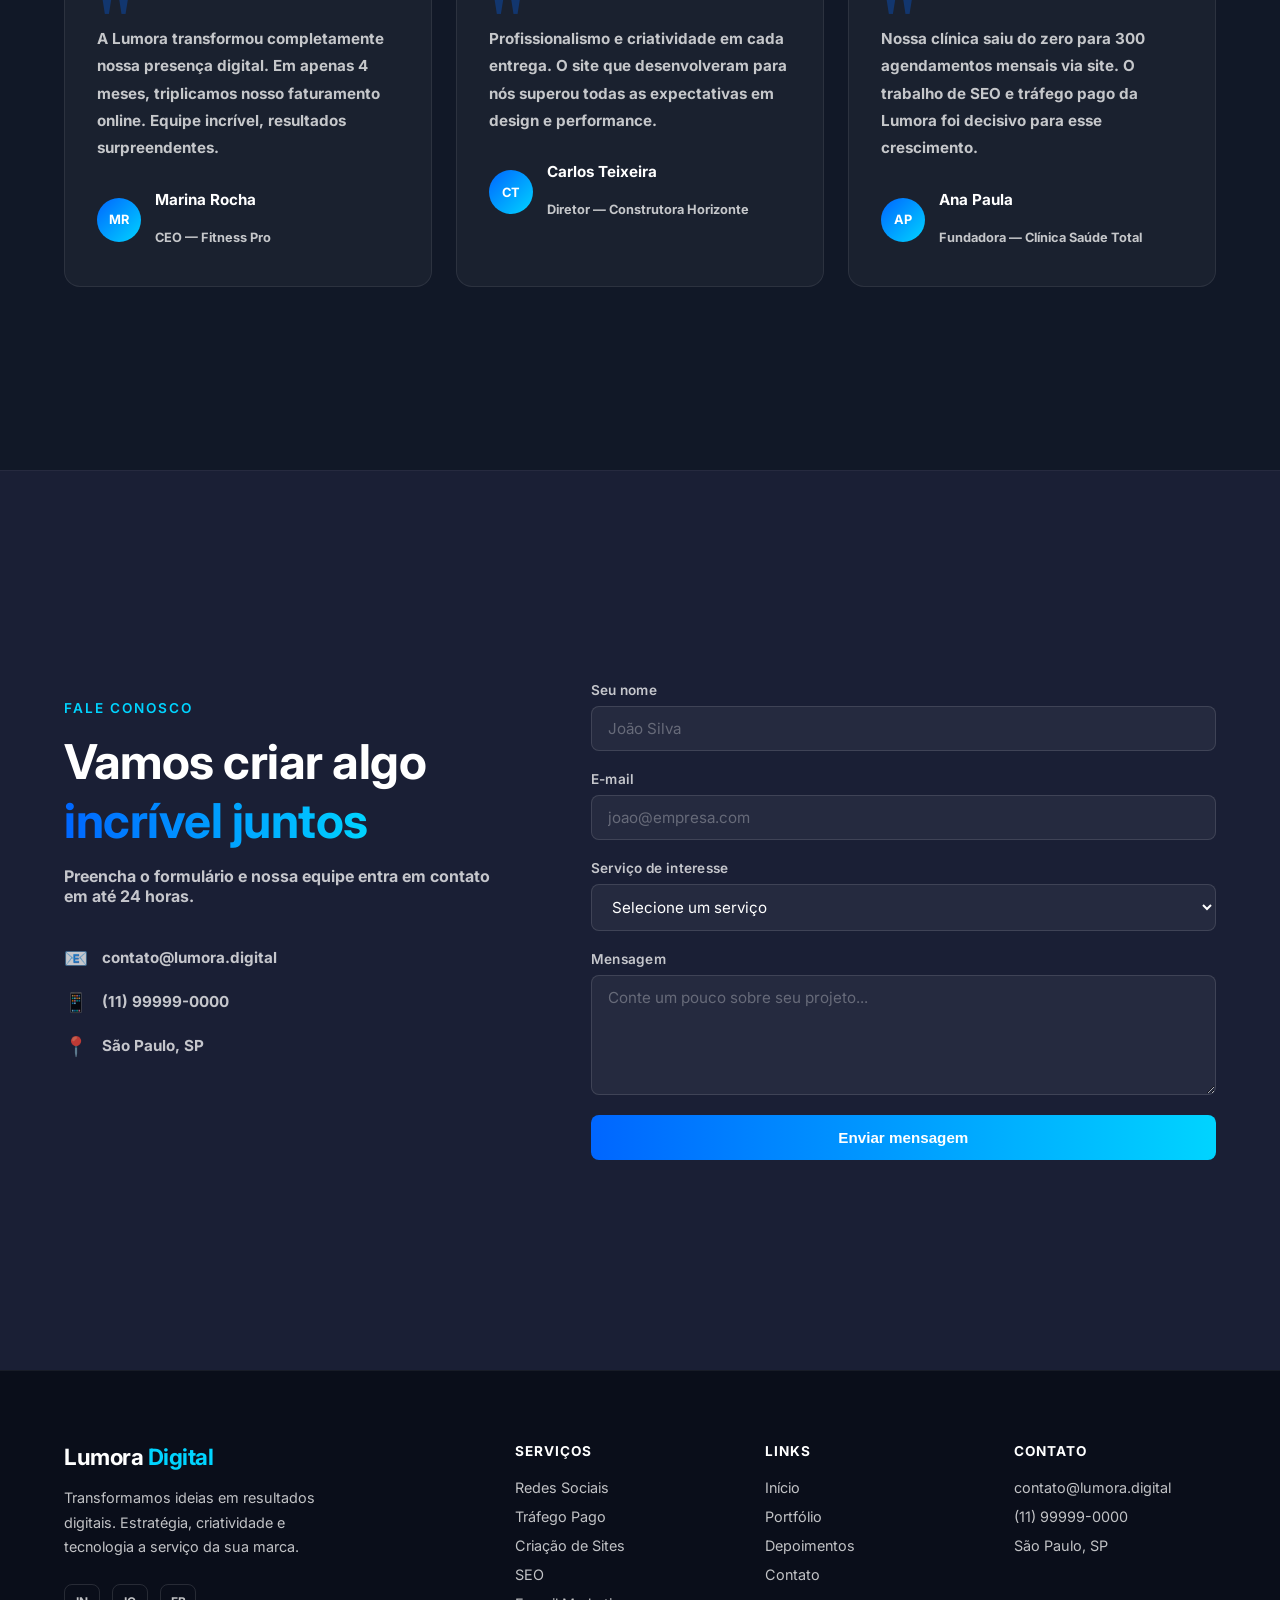
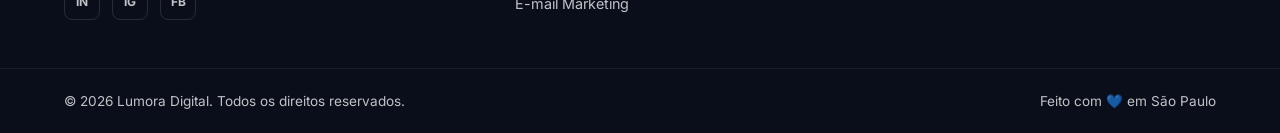
==== commit 3660fe06: "Update index.html" ====
--- a/index.html
+++ b/index.html
@@ -22,7 +22,7 @@
     <nav class="navbar">
       <div class="nav-container">
         <a href="#hero" class="nav-logo">
-  <img src="Logo Lumora Digital.jpg" alt="Lumora Digital" class="logo-img" />
+  <img src="Logo.jpg" alt="Lumora Digital" class="logo-img" />
 </a>
         <ul class="nav-links">
           <li><a href="#servicos">Serviços</a></li>
--- a/agencia.css
+++ b/agencia.css
@@ -713,4 +713,9 @@
     gap: 8px;
     text-align: center;
   }
-}+.logo-img {
+  height: 36px;
+  width: auto;
+  display: block;
+  mix-blend-mode: multiply;
+}
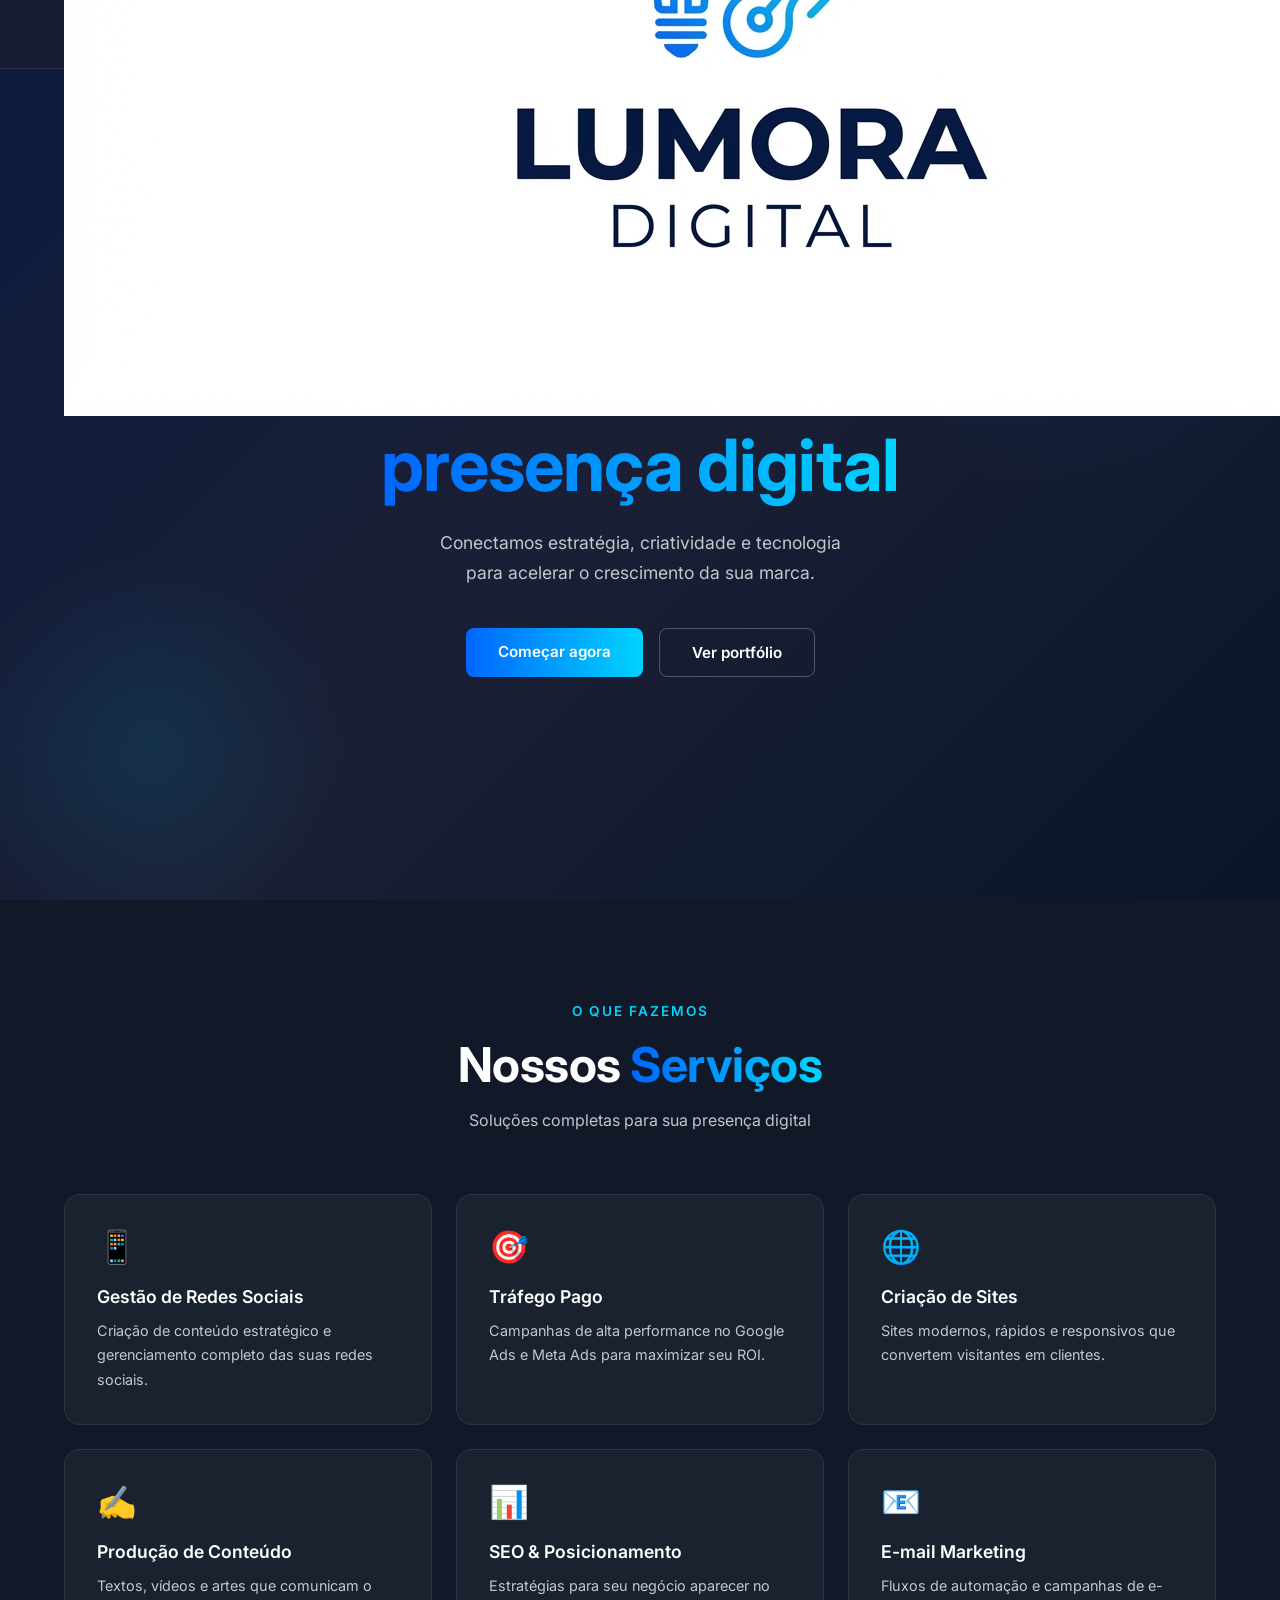
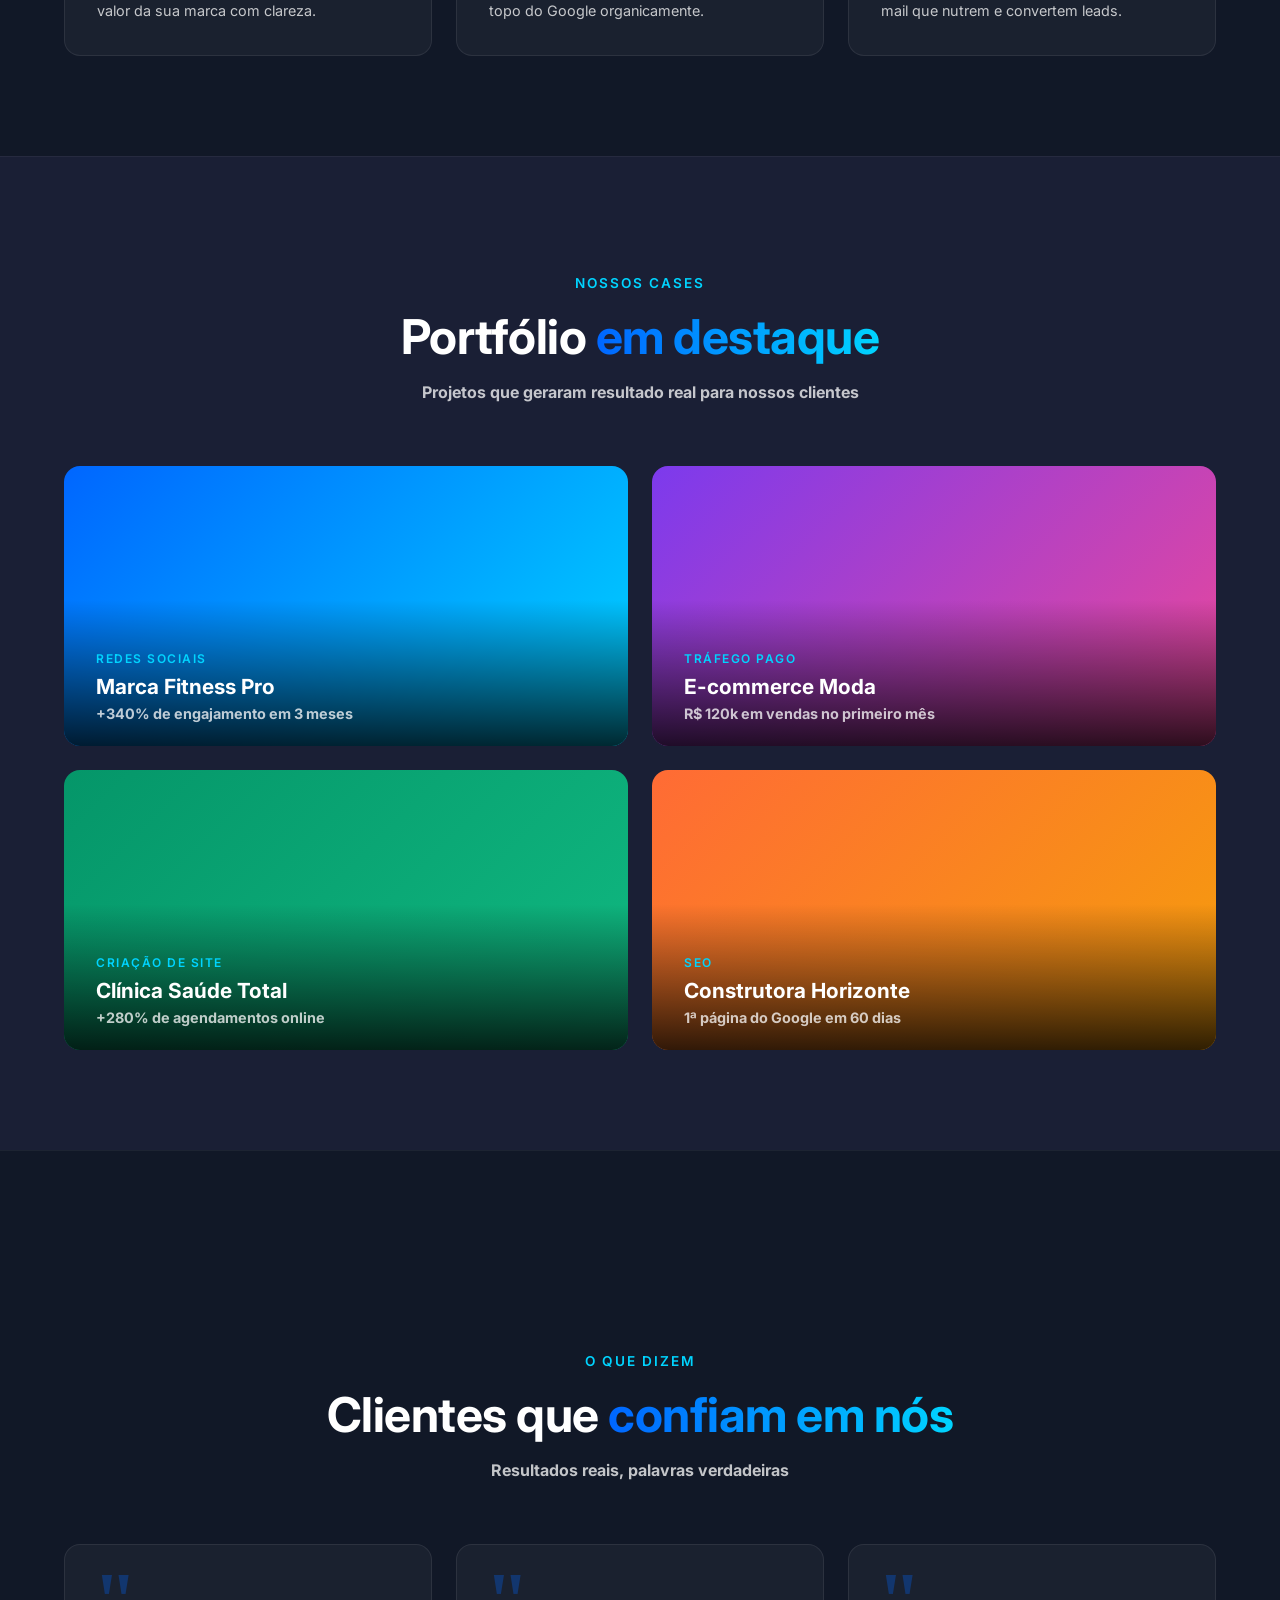
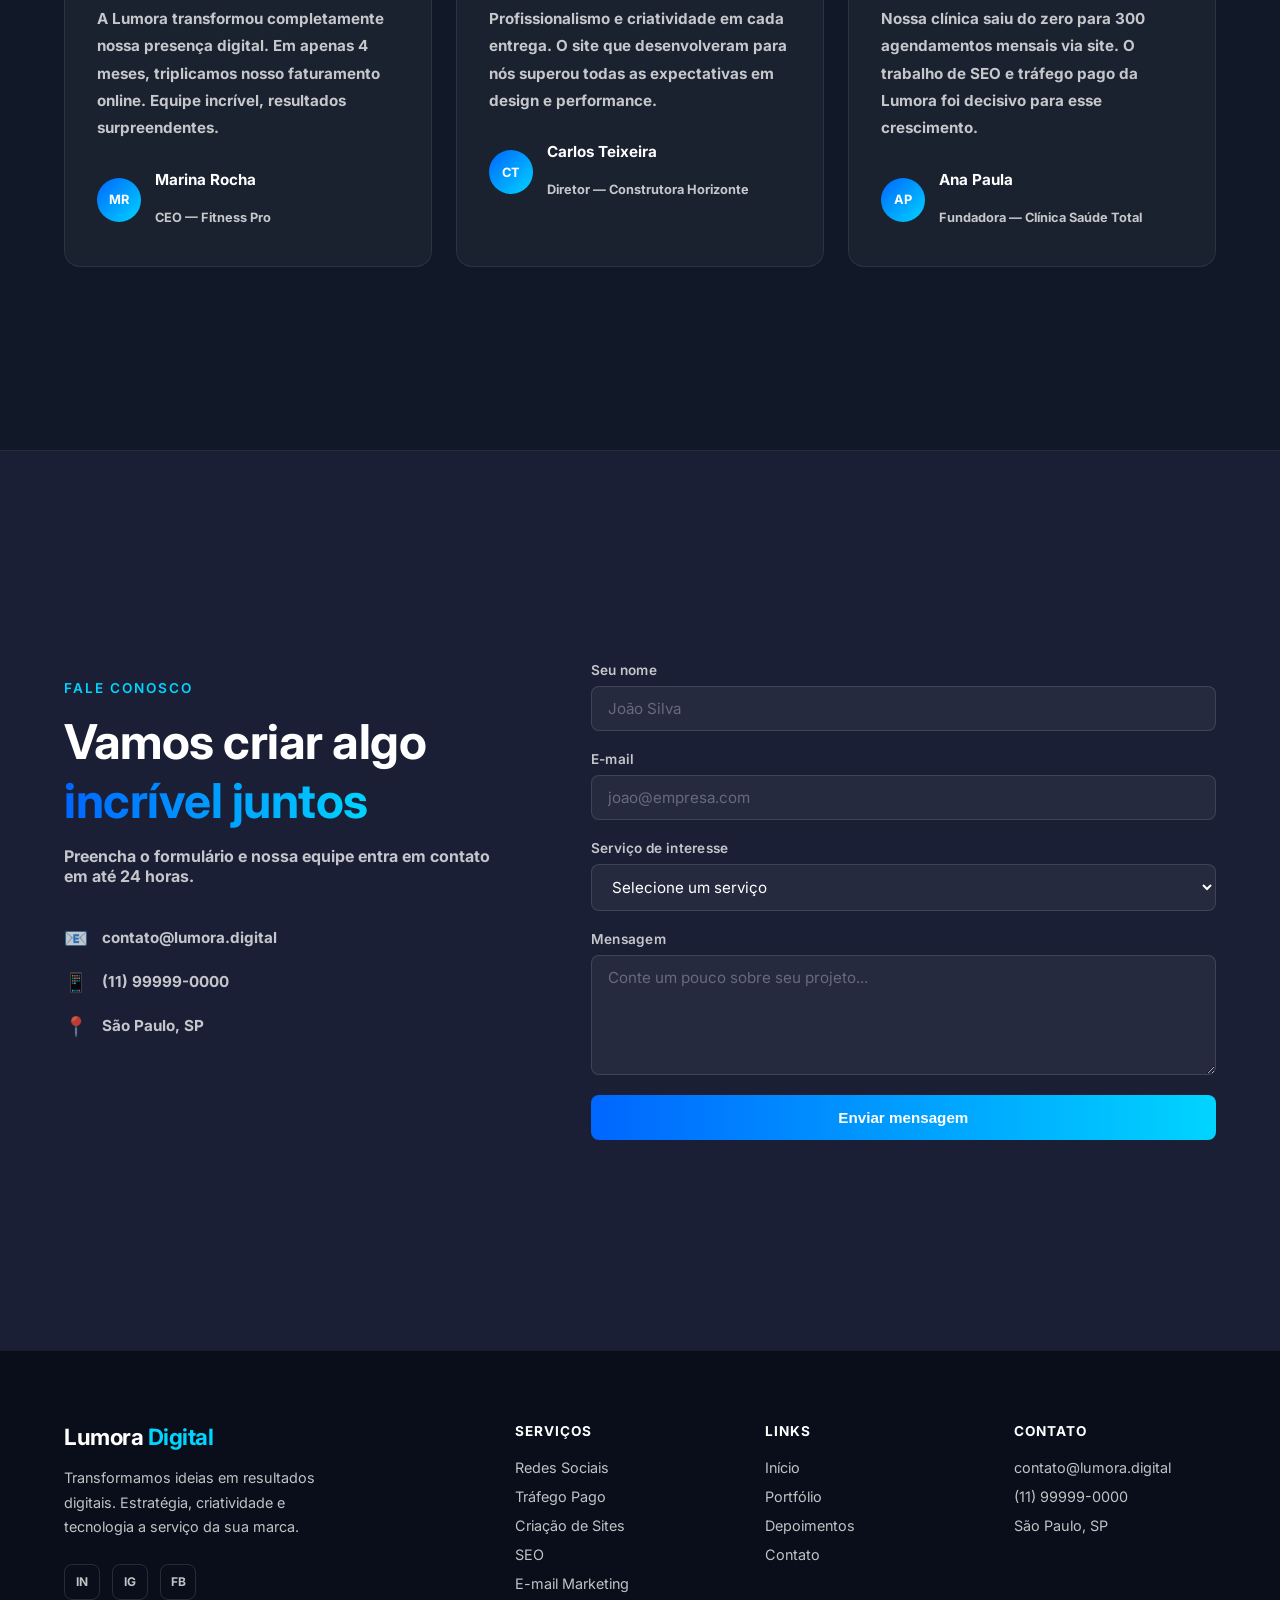
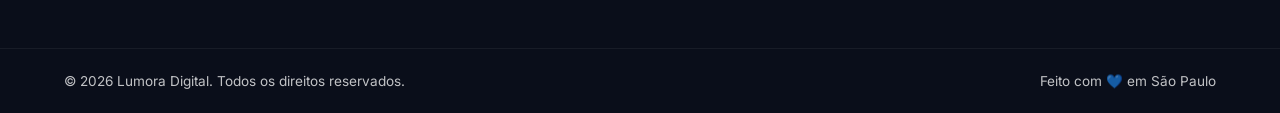
==== commit c3c57fad: "Update index.html" ====
--- a/index.html
+++ b/index.html
@@ -11,7 +11,6 @@
 <noscript>
   <link rel="stylesheet" href="https://fonts.googleapis.com/css2?family=Inter:wght@400;500;600;700&display=swap" />
 </noscript>
-    />
     <link rel="stylesheet" href="agencia.css" />
   </head>
   <body>
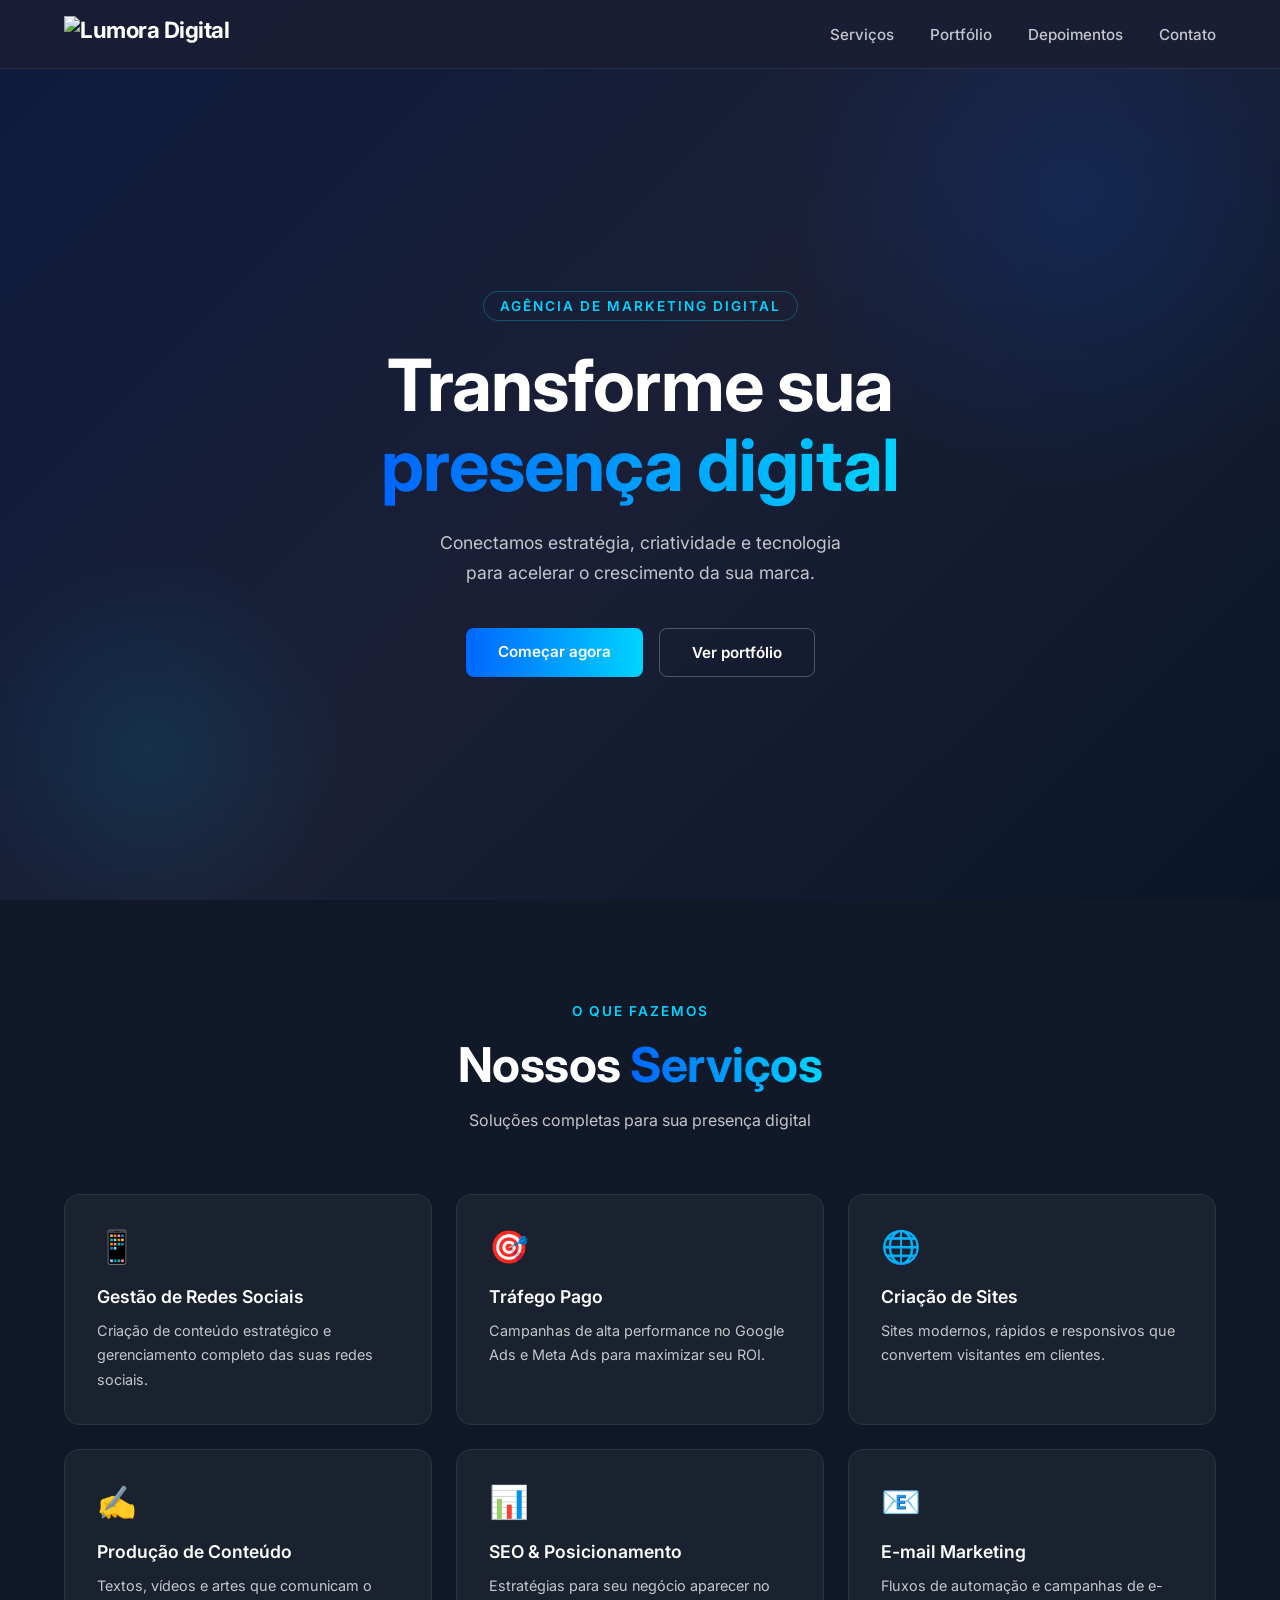
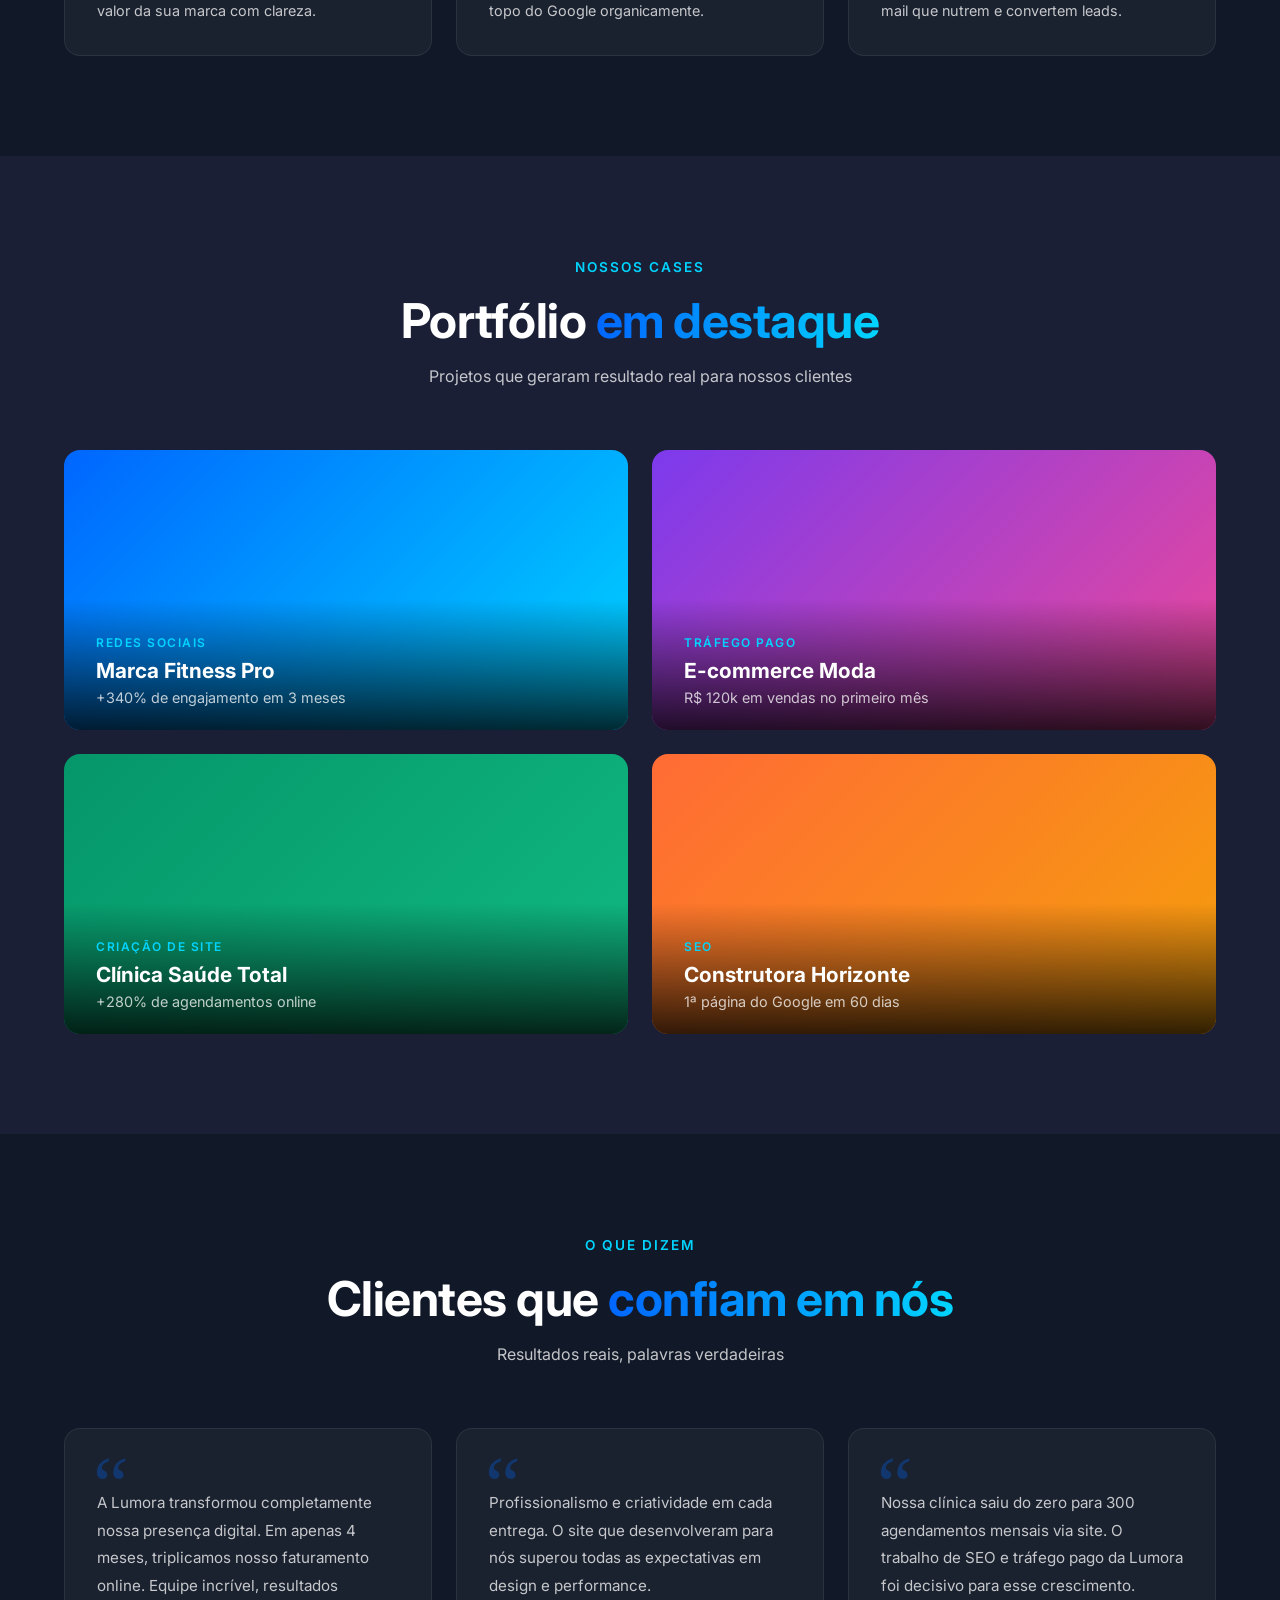
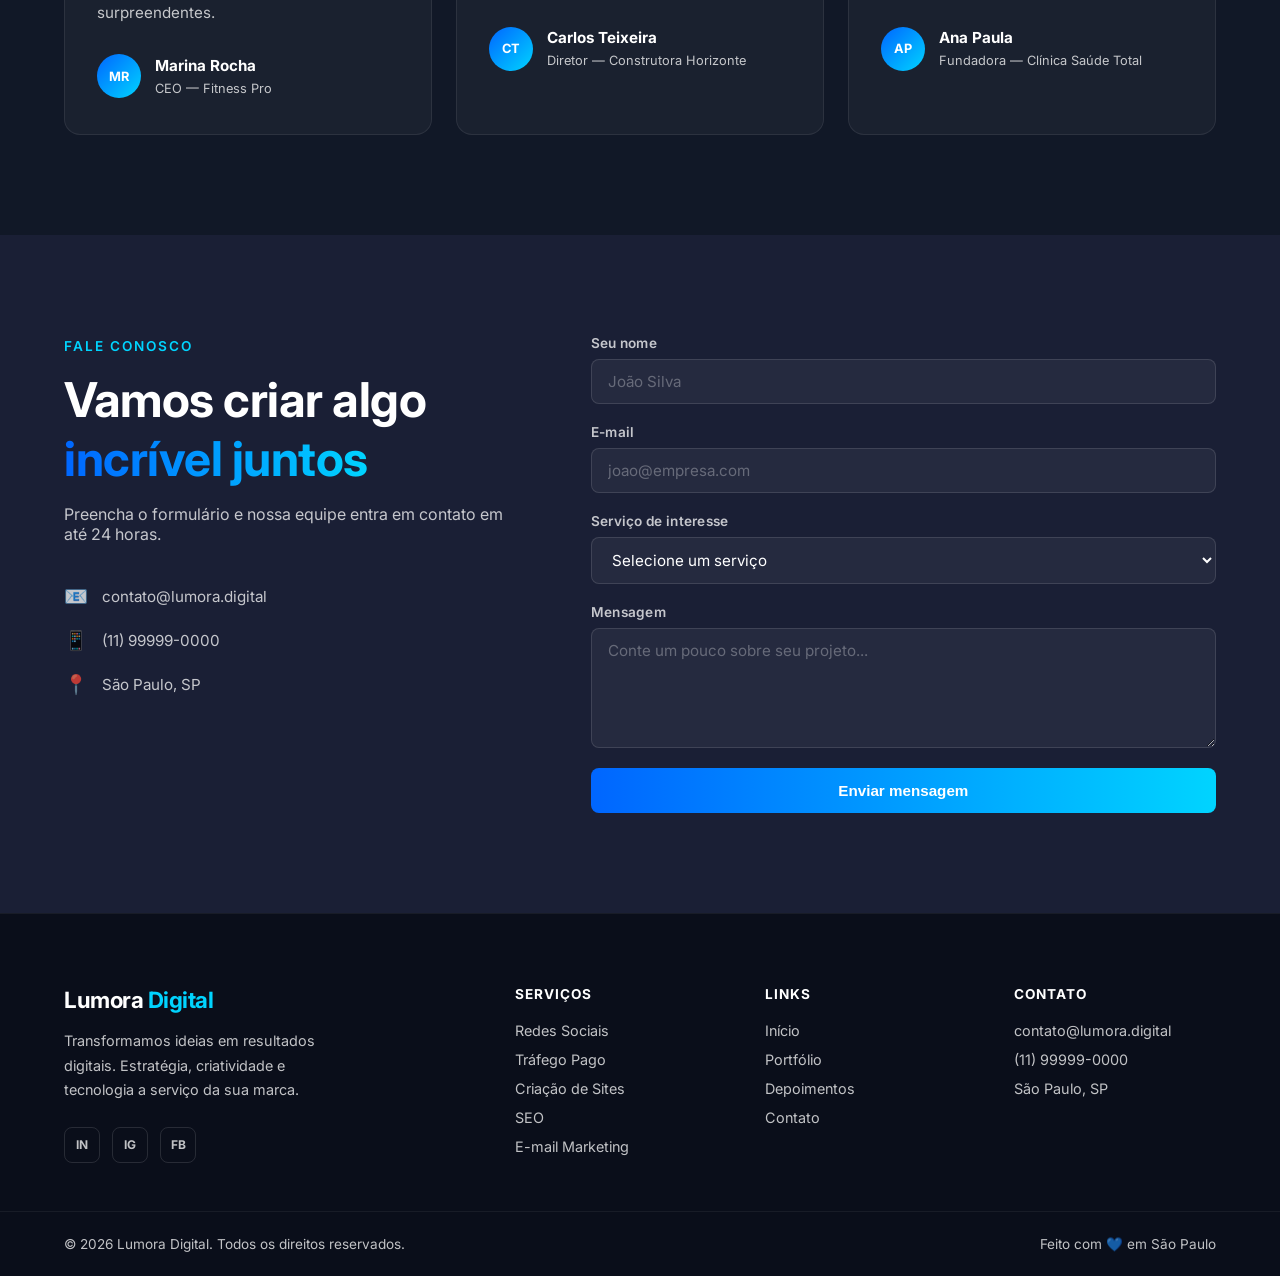
==== commit 223281c6: "Rename index (3).html to index.html" ====
--- a/index.html
+++ b/index.html
@@ -1,352 +1,318 @@
-<!DOCTYPE html>
-<html lang="pt-BR">
-  <head>
-    <meta charset="UTF-8" />
-    <meta name="viewport" content="width=device-width, initial-scale=1.0" />
-    <title>Lumora Agency</title>
-   <link rel="preconnect" href="https://fonts.googleapis.com" />
-<link rel="preconnect" href="https://fonts.gstatic.com" crossorigin />
-<link rel="preload" as="style" href="https://fonts.googleapis.com/css2?family=Inter:wght@400;500;600;700&display=swap" />
-<link rel="stylesheet" href="https://fonts.googleapis.com/css2?family=Inter:wght@400;500;600;700&display=swap" media="print" onload="this.media='all'" />
-<noscript>
-  <link rel="stylesheet" href="https://fonts.googleapis.com/css2?family=Inter:wght@400;500;600;700&display=swap" />
-</noscript>
-    <link rel="stylesheet" href="agencia.css" />
-  </head>
-  <body>
-
-    <!-- ========================
-         NAVBAR
-    ======================== -->
-    <nav class="navbar">
-      <div class="nav-container">
-        <a href="#hero" class="nav-logo">
-  <img src="Logo.jpg" alt="Lumora Digital" class="logo-img" />
-</a>
-        <ul class="nav-links">
-          <li><a href="#servicos">Serviços</a></li>
-          <li><a href="#portfolio">Portfólio</a></li>
-          <li><a href="#depoimentos">Depoimentos</a></li>
-          <li><a href="#contato">Contato</a></li>
-        </ul>
-        <button class="menu-btn" aria-label="Abrir menu">
-        <span></span>
-        <span></span>
-        <span></span>
-        </button>
-      </div>
-    </nav>
-
-    <!-- ========================
-         HERO
-    ======================== -->
-    <section id="hero">
-      <div class="hero-container">
-        <p class="hero-tag">Agência de Marketing Digital</p>
-        <h1 class="hero-titulo">
-          Transforme sua<br>
-          <span class="hero-destaque">presença digital</span>
-        </h1>
-        <p class="hero-subtitulo">
-          Conectamos estratégia, criatividade e tecnologia<br>
-          para acelerar o crescimento da sua marca.
-        </p>
-        <div class="hero-botoes">
-          <a href="#contato" class="btn-primario">Começar agora</a>
-          <a href="#portfolio" class="btn-secundario">Ver portfólio</a>
-        </div>
-      </div>
-    </section>
-
-    <!-- ========================
-         SERVIÇOS
-    ======================== -->
-    <section id="servicos">
-      <div class="secao-container">
-
-        <div class="secao-header">
-          <p class="secao-tag">O que fazemos</p>
-          <h2 class="secao-titulo">Nossos <span class="hero-destaque">Serviços</span></h2>
-          <p class="secao-subtitulo">Soluções completas para sua presença digital</p>
-        </div>
-
-        <div class="servicos-grid">
-          <div class="servico-card">
-            <div class="card-icone">📱</div>
-            <h3>Gestão de Redes Sociais</h3>
-            <p>Criação de conteúdo estratégico e gerenciamento completo das suas redes sociais.</p>
-          </div>
-          <div class="servico-card">
-            <div class="card-icone">🎯</div>
-            <h3>Tráfego Pago</h3>
-            <p>Campanhas de alta performance no Google Ads e Meta Ads para maximizar seu ROI.</p>
-          </div>
-          <div class="servico-card">
-            <div class="card-icone">🌐</div>
-            <h3>Criação de Sites</h3>
-            <p>Sites modernos, rápidos e responsivos que convertem visitantes em clientes.</p>
-          </div>
-          <div class="servico-card">
-            <div class="card-icone">✍️</div>
-            <h3>Produção de Conteúdo</h3>
-            <p>Textos, vídeos e artes que comunicam o valor da sua marca com clareza.</p>
-          </div>
-          <div class="servico-card">
-            <div class="card-icone">📊</div>
-            <h3>SEO & Posicionamento</h3>
-            <p>Estratégias para seu negócio aparecer no topo do Google organicamente.</p>
-          </div>
-          <div class="servico-card">
-            <div class="card-icone">📧</div>
-            <h3>E-mail Marketing</h3>
-            <p>Fluxos de automação e campanhas de e-mail que nutrem e convertem leads.</p>
-          </div>
-        </div>
-
-      </div>
-    </section>
-
-    <!-- ========================
-         PORTFÓLIO
-    ======================== -->
-   <section id="portfolio">
-  <div class="secao-container">
-
-    <div class="secao-header">
-      <p class="secao-tag">Nossos cases</p>
-      <h2 class="secao-titulo">Portfólio <span class="hero-destaque">em destaque</span></h2>
-      <p class="secao-subtitulo">Projetos que geraram resultado real para nossos clientes</p>
-    </div>
-
-    <div class="portfolio-grid">
-
-      <div class="portfolio-card">
-        <div class="portfolio-imagem" style="background: linear-gradient(135deg, #0066FF, #00D4FF);"></div>
-        <div class="portfolio-overlay">
-          <span class="portfolio-categoria">Redes Sociais</span>
-          <h3>Marca Fitness Pro</h3>
-          <p>+340% de engajamento em 3 meses</p>
-        </div>
-      </div>
-
-      <div class="portfolio-card">
-        <div class="portfolio-imagem" style="background: linear-gradient(135deg, #7C3AED, #EC4899);"></div>
-        <div class="portfolio-overlay">
-          <span class="portfolio-categoria">Tráfego Pago</span>
-          <h3>E-commerce Moda</h3>
-          <p>R$ 120k em vendas no primeiro mês</p>
-        </div>
-      </div>
-
-      <div class="portfolio-card">
-        <div class="portfolio-imagem" style="background: linear-gradient(135deg, #059669, #10B981);"></div>
-        <div class="portfolio-overlay">
-          <span class="portfolio-categoria">Criação de Site</span>
-          <h3>Clínica Saúde Total</h3>
-          <p>+280% de agendamentos online</p>
-        </div>
-      </div>
-
-      <div class="portfolio-card">
-        <div class="portfolio-imagem" style="background: linear-gradient(135deg, #FF6B35, #F59E0B);"></div>
-        <div class="portfolio-overlay">
-          <span class="portfolio-categoria">SEO</span>
-          <h3>Construtora Horizonte</h3>
-          <p>1ª página do Google em 60 dias</p>
-        </div>
-      </div>
-
-    </div>
-  </div>
-</section>
-
-    <!-- ========================
-         DEPOIMENTOS 
-    ======================== -->
-    <section id="depoimentos">
-  <div class="secao-container">
-
-    <div class="secao-header">
-      <p class="secao-tag">O que dizem</p>
-      <h2 class="secao-titulo">Clientes que <span class="hero-destaque">confiam em nós</span></h2>
-      <p class="secao-subtitulo">Resultados reais, palavras verdadeiras</p>
-    </div>
-
-    <div class="depoimentos-grid">
-
-      <div class="depoimento-card">
-        <p class="depoimento-texto">
-          A Lumora transformou completamente nossa presença digital. Em apenas 4 meses, 
-          triplicamos nosso faturamento online. Equipe incrível, resultados surpreendentes.
-        </p>
-        <div class="depoimento-autor">
-          <div class="autor-avatar">MR</div>
-          <div>
-            <strong>Marina Rocha</strong>
-            <span>CEO — Fitness Pro</span>
-          </div>
-        </div>
-      </div>
-
-      <div class="depoimento-card">
-        <p class="depoimento-texto">
-          Profissionalismo e criatividade em cada entrega. O site que desenvolveram 
-          para nós superou todas as expectativas em design e performance.
-        </p>
-        <div class="depoimento-autor">
-          <div class="autor-avatar">CT</div>
-          <div>
-            <strong>Carlos Teixeira</strong>
-            <span>Diretor — Construtora Horizonte</span>
-          </div>
-        </div>
-      </div>
-
-      <div class="depoimento-card">
-        <p class="depoimento-texto">
-          Nossa clínica saiu do zero para 300 agendamentos mensais via site. 
-          O trabalho de SEO e tráfego pago da Lumora foi decisivo para esse crescimento.
-        </p>
-        <div class="depoimento-autor">
-          <div class="autor-avatar">AP</div>
-          <div>
-            <strong>Ana Paula</strong>
-            <span>Fundadora — Clínica Saúde Total</span>
-          </div>
-        </div>
-      </div>
-
-    </div>
-  </div>
-</section>
-    <!-- ========================
-         CONTATO (em breve)
-    ======================== -->
-   <section id="contato">
-  <div class="secao-container">
-
-    <div class="contato-wrapper">
-
-      <div class="contato-info">
-        <p class="secao-tag">Fale conosco</p>
-        <h2 class="secao-titulo">Vamos criar algo <span class="hero-destaque">incrível juntos</span></h2>
-        <p class="secao-subtitulo" style="margin-top: 16px;">
-          Preencha o formulário e nossa equipe entra em contato em até 24 horas.
-        </p>
-
-        <div class="contato-detalhes">
-          <div class="contato-item">
-            <span class="contato-icone">📧</span>
-            <span>contato@lumora.digital</span>
-          </div>
-          <div class="contato-item">
-            <span class="contato-icone">📱</span>
-            <span>(11) 99999-0000</span>
-          </div>
-          <div class="contato-item">
-            <span class="contato-icone">📍</span>
-            <span>São Paulo, SP</span>
-          </div>
-        </div>
-      </div>
-
-      <form class="contato-form">
-        <div class="form-grupo">
-          <label for="nome">Seu nome</label>
-          <input type="text" id="nome" name="nome" placeholder="João Silva" />
-        </div>
-
-        <div class="form-grupo">
-          <label for="email">E-mail</label>
-          <input type="email" id="email" name="email" placeholder="joao@empresa.com" />
-        </div>
-
-        <div class="form-grupo">
-          <label for="servico">Serviço de interesse</label>
-          <select id="servico" name="servico">
-            <option value="">Selecione um serviço</option>
-            <option value="redes">Gestão de Redes Sociais</option>
-            <option value="trafego">Tráfego Pago</option>
-            <option value="site">Criação de Site</option>
-            <option value="seo">SEO & Posicionamento</option>
-            <option value="conteudo">Produção de Conteúdo</option>
-          </select>
-        </div>
-
-        <div class="form-grupo">
-          <label for="mensagem">Mensagem</label>
-          <textarea id="mensagem" name="mensagem" rows="4" placeholder="Conte um pouco sobre seu projeto..."></textarea>
-        </div>
-
-        <button type="submit" class="btn-primario" style="width: 100%; text-align: center; border: none; cursor: pointer;">
-          Enviar mensagem
-        </button>
-      </form>
-
-    </div>
-  </div>
-</section>
-<!-- ========================
-     RODAPÉ
-======================== -->
-<footer class="footer">
-  <div class="footer-container">
-
-    <!-- Coluna 1 — Marca -->
-    <div class="footer-marca">
-      <a href="#hero" class="nav-logo">Lumora <span>Digital</span></a>
-      <p>Transformamos ideias em resultados digitais. Estratégia, criatividade e tecnologia a serviço da sua marca.</p>
-      <div class="footer-redes">
-        <a href="#" class="rede-link">in</a>
-        <a href="#" class="rede-link">ig</a>
-        <a href="#" class="rede-link">fb</a>
-      </div>
-    </div>
-
-    <!-- Coluna 2 — Serviços -->
-    <div class="footer-coluna">
-      <h4>Serviços</h4>
-      <ul>
-        <li><a href="#servicos">Redes Sociais</a></li>
-        <li><a href="#servicos">Tráfego Pago</a></li>
-        <li><a href="#servicos">Criação de Sites</a></li>
-        <li><a href="#servicos">SEO</a></li>
-        <li><a href="#servicos">E-mail Marketing</a></li>
-      </ul>
-    </div>
-
-    <!-- Coluna 3 — Links -->
-    <div class="footer-coluna">
-      <h4>Links</h4>
-      <ul>
-        <li><a href="#hero">Início</a></li>
-        <li><a href="#portfolio">Portfólio</a></li>
-        <li><a href="#depoimentos">Depoimentos</a></li>
-        <li><a href="#contato">Contato</a></li>
-      </ul>
-    </div>
-
-    <!-- Coluna 4 — Contato -->
-    <div class="footer-coluna">
-      <h4>Contato</h4>
-      <ul>
-        <li>contato@lumora.digital</li>
-        <li>(11) 99999-0000</li>
-        <li>São Paulo, SP</li>
-      </ul>
-    </div>
-
-  </div>
-
-  <!-- Barra inferior -->
-  <div class="footer-bottom">
-    <div class="footer-container">
-      <p>© 2026 Lumora Digital. Todos os direitos reservados.</p>
-      <p>Feito com 💙 em São Paulo</p>
-    </div>
-  </div>
-
-</footer>
-<script src="agencia.js"></script>
-  </body>
-</html>
+<!DOCTYPE html>
+<html lang="pt-BR">
+  <head>
+    <meta charset="UTF-8" />
+    <meta name="viewport" content="width=device-width, initial-scale=1.0" />
+    <title>Lumora Digital</title>
+    <link rel="preconnect" href="https://fonts.googleapis.com" />
+    <link rel="preconnect" href="https://fonts.gstatic.com" crossorigin />
+    <link rel="preload" as="style" href="https://fonts.googleapis.com/css2?family=Inter:wght@400;500;600;700&display=swap" />
+    <link rel="stylesheet" href="https://fonts.googleapis.com/css2?family=Inter:wght@400;500;600;700&display=swap" media="print" onload="this.media='all'" />
+    <noscript>
+      <link rel="stylesheet" href="https://fonts.googleapis.com/css2?family=Inter:wght@400;500;600;700&display=swap" />
+    </noscript>
+    <link rel="stylesheet" href="agencia.css" />
+  </head>
+  <body>
+
+    <!-- ========================
+         NAVBAR
+    ======================== -->
+    <nav class="navbar">
+      <div class="nav-container">
+        <a href="#hero" class="nav-logo">
+          <img src="logo.png" alt="Lumora Digital" class="logo-img" />
+        </a>
+        <ul class="nav-links">
+          <li><a href="#servicos">Serviços</a></li>
+          <li><a href="#portfolio">Portfólio</a></li>
+          <li><a href="#depoimentos">Depoimentos</a></li>
+          <li><a href="#contato">Contato</a></li>
+        </ul>
+        <button class="menu-btn" aria-label="Abrir menu">
+          <span></span>
+          <span></span>
+          <span></span>
+        </button>
+      </div>
+    </nav>
+
+    <!-- ========================
+         HERO
+    ======================== -->
+    <section id="hero">
+      <div class="hero-container">
+        <p class="hero-tag">Agência de Marketing Digital</p>
+        <h1 class="hero-titulo">
+          Transforme sua<br>
+          <span class="hero-destaque">presença digital</span>
+        </h1>
+        <p class="hero-subtitulo">
+          Conectamos estratégia, criatividade e tecnologia<br>
+          para acelerar o crescimento da sua marca.
+        </p>
+        <div class="hero-botoes">
+          <a href="#contato" class="btn-primario">Começar agora</a>
+          <a href="#portfolio" class="btn-secundario">Ver portfólio</a>
+        </div>
+      </div>
+    </section>
+
+    <!-- ========================
+         SERVIÇOS
+    ======================== -->
+    <section id="servicos">
+      <div class="secao-container">
+        <div class="secao-header">
+          <p class="secao-tag">O que fazemos</p>
+          <h2 class="secao-titulo">Nossos <span class="hero-destaque">Serviços</span></h2>
+          <p class="secao-subtitulo">Soluções completas para sua presença digital</p>
+        </div>
+        <div class="servicos-grid">
+          <div class="servico-card">
+            <div class="card-icone">📱</div>
+            <h3>Gestão de Redes Sociais</h3>
+            <p>Criação de conteúdo estratégico e gerenciamento completo das suas redes sociais.</p>
+          </div>
+          <div class="servico-card">
+            <div class="card-icone">🎯</div>
+            <h3>Tráfego Pago</h3>
+            <p>Campanhas de alta performance no Google Ads e Meta Ads para maximizar seu ROI.</p>
+          </div>
+          <div class="servico-card">
+            <div class="card-icone">🌐</div>
+            <h3>Criação de Sites</h3>
+            <p>Sites modernos, rápidos e responsivos que convertem visitantes em clientes.</p>
+          </div>
+          <div class="servico-card">
+            <div class="card-icone">✍️</div>
+            <h3>Produção de Conteúdo</h3>
+            <p>Textos, vídeos e artes que comunicam o valor da sua marca com clareza.</p>
+          </div>
+          <div class="servico-card">
+            <div class="card-icone">📊</div>
+            <h3>SEO & Posicionamento</h3>
+            <p>Estratégias para seu negócio aparecer no topo do Google organicamente.</p>
+          </div>
+          <div class="servico-card">
+            <div class="card-icone">📧</div>
+            <h3>E-mail Marketing</h3>
+            <p>Fluxos de automação e campanhas de e-mail que nutrem e convertem leads.</p>
+          </div>
+        </div>
+      </div>
+    </section>
+
+    <!-- ========================
+         PORTFÓLIO
+    ======================== -->
+    <section id="portfolio">
+      <div class="secao-container">
+        <div class="secao-header">
+          <p class="secao-tag">Nossos cases</p>
+          <h2 class="secao-titulo">Portfólio <span class="hero-destaque">em destaque</span></h2>
+          <p class="secao-subtitulo">Projetos que geraram resultado real para nossos clientes</p>
+        </div>
+        <div class="portfolio-grid">
+          <div class="portfolio-card">
+            <div class="portfolio-imagem" style="background: linear-gradient(135deg, #0066FF, #00D4FF);"></div>
+            <div class="portfolio-overlay">
+              <span class="portfolio-categoria">Redes Sociais</span>
+              <h3>Marca Fitness Pro</h3>
+              <p>+340% de engajamento em 3 meses</p>
+            </div>
+          </div>
+          <div class="portfolio-card">
+            <div class="portfolio-imagem" style="background: linear-gradient(135deg, #7C3AED, #EC4899);"></div>
+            <div class="portfolio-overlay">
+              <span class="portfolio-categoria">Tráfego Pago</span>
+              <h3>E-commerce Moda</h3>
+              <p>R$ 120k em vendas no primeiro mês</p>
+            </div>
+          </div>
+          <div class="portfolio-card">
+            <div class="portfolio-imagem" style="background: linear-gradient(135deg, #059669, #10B981);"></div>
+            <div class="portfolio-overlay">
+              <span class="portfolio-categoria">Criação de Site</span>
+              <h3>Clínica Saúde Total</h3>
+              <p>+280% de agendamentos online</p>
+            </div>
+          </div>
+          <div class="portfolio-card">
+            <div class="portfolio-imagem" style="background: linear-gradient(135deg, #FF6B35, #F59E0B);"></div>
+            <div class="portfolio-overlay">
+              <span class="portfolio-categoria">SEO</span>
+              <h3>Construtora Horizonte</h3>
+              <p>1ª página do Google em 60 dias</p>
+            </div>
+          </div>
+        </div>
+      </div>
+    </section>
+
+    <!-- ========================
+         DEPOIMENTOS
+    ======================== -->
+    <section id="depoimentos">
+      <div class="secao-container">
+        <div class="secao-header">
+          <p class="secao-tag">O que dizem</p>
+          <h2 class="secao-titulo">Clientes que <span class="hero-destaque">confiam em nós</span></h2>
+          <p class="secao-subtitulo">Resultados reais, palavras verdadeiras</p>
+        </div>
+        <div class="depoimentos-grid">
+          <div class="depoimento-card">
+            <p class="depoimento-texto">
+              A Lumora transformou completamente nossa presença digital. Em apenas 4 meses,
+              triplicamos nosso faturamento online. Equipe incrível, resultados surpreendentes.
+            </p>
+            <div class="depoimento-autor">
+              <div class="autor-avatar">MR</div>
+              <div>
+                <strong>Marina Rocha</strong>
+                <span>CEO — Fitness Pro</span>
+              </div>
+            </div>
+          </div>
+          <div class="depoimento-card">
+            <p class="depoimento-texto">
+              Profissionalismo e criatividade em cada entrega. O site que desenvolveram
+              para nós superou todas as expectativas em design e performance.
+            </p>
+            <div class="depoimento-autor">
+              <div class="autor-avatar">CT</div>
+              <div>
+                <strong>Carlos Teixeira</strong>
+                <span>Diretor — Construtora Horizonte</span>
+              </div>
+            </div>
+          </div>
+          <div class="depoimento-card">
+            <p class="depoimento-texto">
+              Nossa clínica saiu do zero para 300 agendamentos mensais via site.
+              O trabalho de SEO e tráfego pago da Lumora foi decisivo para esse crescimento.
+            </p>
+            <div class="depoimento-autor">
+              <div class="autor-avatar">AP</div>
+              <div>
+                <strong>Ana Paula</strong>
+                <span>Fundadora — Clínica Saúde Total</span>
+              </div>
+            </div>
+          </div>
+        </div>
+      </div>
+    </section>
+
+    <!-- ========================
+         CONTATO
+    ======================== -->
+    <section id="contato">
+      <div class="secao-container">
+        <div class="contato-wrapper">
+          <div class="contato-info">
+            <p class="secao-tag">Fale conosco</p>
+            <h2 class="secao-titulo">Vamos criar algo <span class="hero-destaque">incrível juntos</span></h2>
+            <p class="secao-subtitulo" style="margin-top: 16px;">
+              Preencha o formulário e nossa equipe entra em contato em até 24 horas.
+            </p>
+            <div class="contato-detalhes">
+              <div class="contato-item">
+                <span class="contato-icone">📧</span>
+                <span>contato@lumora.digital</span>
+              </div>
+              <div class="contato-item">
+                <span class="contato-icone">📱</span>
+                <span>(11) 99999-0000</span>
+              </div>
+              <div class="contato-item">
+                <span class="contato-icone">📍</span>
+                <span>São Paulo, SP</span>
+              </div>
+            </div>
+          </div>
+          <form class="contato-form">
+            <div class="form-grupo">
+              <label for="nome">Seu nome</label>
+              <input type="text" id="nome" name="nome" placeholder="João Silva" />
+            </div>
+            <div class="form-grupo">
+              <label for="email">E-mail</label>
+              <input type="email" id="email" name="email" placeholder="joao@empresa.com" />
+            </div>
+            <div class="form-grupo">
+              <label for="servico">Serviço de interesse</label>
+              <select id="servico" name="servico">
+                <option value="">Selecione um serviço</option>
+                <option value="redes">Gestão de Redes Sociais</option>
+                <option value="trafego">Tráfego Pago</option>
+                <option value="site">Criação de Site</option>
+                <option value="seo">SEO & Posicionamento</option>
+                <option value="conteudo">Produção de Conteúdo</option>
+              </select>
+            </div>
+            <div class="form-grupo">
+              <label for="mensagem">Mensagem</label>
+              <textarea id="mensagem" name="mensagem" rows="4" placeholder="Conte um pouco sobre seu projeto..."></textarea>
+            </div>
+            <button type="submit" class="btn-primario" style="width: 100%; text-align: center; border: none; cursor: pointer;">
+              Enviar mensagem
+            </button>
+          </form>
+        </div>
+      </div>
+    </section>
+
+    <!-- ========================
+         RODAPÉ
+    ======================== -->
+    <footer class="footer">
+      <div class="footer-container">
+        <div class="footer-marca">
+          <a href="#hero" class="nav-logo">Lumora <span>Digital</span></a>
+          <p>Transformamos ideias em resultados digitais. Estratégia, criatividade e tecnologia a serviço da sua marca.</p>
+          <div class="footer-redes">
+            <a href="#" class="rede-link">in</a>
+            <a href="#" class="rede-link">ig</a>
+            <a href="#" class="rede-link">fb</a>
+          </div>
+        </div>
+        <div class="footer-coluna">
+          <h4>Serviços</h4>
+          <ul>
+            <li><a href="#servicos">Redes Sociais</a></li>
+            <li><a href="#servicos">Tráfego Pago</a></li>
+            <li><a href="#servicos">Criação de Sites</a></li>
+            <li><a href="#servicos">SEO</a></li>
+            <li><a href="#servicos">E-mail Marketing</a></li>
+          </ul>
+        </div>
+        <div class="footer-coluna">
+          <h4>Links</h4>
+          <ul>
+            <li><a href="#hero">Início</a></li>
+            <li><a href="#portfolio">Portfólio</a></li>
+            <li><a href="#depoimentos">Depoimentos</a></li>
+            <li><a href="#contato">Contato</a></li>
+          </ul>
+        </div>
+        <div class="footer-coluna">
+          <h4>Contato</h4>
+          <ul>
+            <li>contato@lumora.digital</li>
+            <li>(11) 99999-0000</li>
+            <li>São Paulo, SP</li>
+          </ul>
+        </div>
+      </div>
+      <div class="footer-bottom">
+        <div class="footer-container">
+          <p>© 2026 Lumora Digital. Todos os direitos reservados.</p>
+          <p>Feito com 💙 em São Paulo</p>
+        </div>
+      </div>
+    </footer>
+
+    <script src="agencia.js"></script>
+  </body>
+</html>
--- a/agencia.css
+++ b/agencia.css
@@ -1,721 +1,127 @@
-/* ========================
-   VARIÁVEIS DA MARCA
-======================== */
-:root {
-  --azul: #0066FF;
-  --cyan: #00D4FF;
-  --navy: #1A1F35;
-  --cinza-claro: #F5F7FA;
-  --laranja: #FF6B35;
-  --branco: #ffffff;
-  --texto-claro: rgba(255, 255, 255, 0.75);
-}
-
-/* ========================
-   RESET E BASE
-======================== */
-* {
-  margin: 0;
-  padding: 0;
-  box-sizing: border-box;
-}
-
-body {
-  font-family: 'Inter', sans-serif;
-  color: var(--branco);
-  background-color: var(--navy);
-}
-
-/* ========================
-   NAVBAR
-======================== */
-.navbar {
-  position: fixed;
-  top: 0;
-  left: 0;
-  width: 100%;
-  background-color: rgba(26, 31, 53, 0.9);
-  backdrop-filter: blur(12px);
-  border-bottom: 1px solid rgba(255, 255, 255, 0.08);
-  z-index: 1000;
-}
-
-.nav-container {
-  max-width: 1200px;
-  margin: 0 auto;
-  padding: 0 24px;
-  height: 68px;
-  display: flex;
-  align-items: center;
-  justify-content: space-between;
-}
-
-.nav-logo {
-  font-size: 1.4rem;
-  font-weight: 700;
-  color: var(--branco);
-  text-decoration: none;
-  letter-spacing: -0.5px;
-}
-
-.nav-logo span {
-  color: var(--cyan);
-}
-
-.nav-links {
-  list-style: none;
-  display: flex;
-  gap: 36px;
-}
-
-.nav-links a {
-  text-decoration: none;
-  color: var(--texto-claro);
-  font-size: 0.95rem;
-  font-weight: 500;
-  transition: color 0.2s ease;
-}
-
-.nav-links a:hover {
-  color: var(--branco);
-}
-
-/* ========================
-   HERO
-======================== */
-#hero {
-    padding-top: 68px; /* altura exata da navbar */
-  min-height: 100vh;
-  display: flex;
-  align-items: center;
-  justify-content: center;
-  text-align: center;
-  position: relative;
-  background: linear-gradient(135deg, #0d1b3e 0%, #1A1F35 50%, #0a1628 100%);
-  overflow: hidden;
-}
-
-#hero::before {
-  content: '';
-  position: absolute;
-  width: 600px;
-  height: 600px;
-  background: radial-gradient(circle, rgba(0, 102, 255, 0.15) 0%, transparent 70%);
-  top: -100px;
-  right: -100px;
-  border-radius: 50%;
-}
-
-#hero::after {
-  content: '';
-  position: absolute;
-  width: 400px;
-  height: 400px;
-  background: radial-gradient(circle, rgba(0, 212, 255, 0.1) 0%, transparent 70%);
-  bottom: -50px;
-  left: -50px;
-  border-radius: 50%;
-}
-
-.hero-container {
-  position: relative;
-  z-index: 2;
-  max-width: 800px;
-  padding: 0 24px;
-}
-
-.hero-tag {
-  display: inline-block;
-  font-size: 0.85rem;
-  font-weight: 600;
-  color: var(--cyan);
-  letter-spacing: 2px;
-  text-transform: uppercase;
-  margin-bottom: 24px;
-  padding: 6px 16px;
-  border: 1px solid rgba(0, 212, 255, 0.3);
-  border-radius: 100px;
-}
-
-.hero-titulo {
-  font-size: clamp(2.5rem, 6vw, 4.5rem);
-  font-weight: 700;
-  line-height: 1.1;
-  letter-spacing: -1px;
-  margin-bottom: 24px;
-  color: var(--branco);
-}
-
-.hero-destaque {
-  background: linear-gradient(90deg, var(--azul), var(--cyan));
-  -webkit-background-clip: text;
-  -webkit-text-fill-color: transparent;
-  background-clip: text;
-}
-
-.hero-subtitulo {
-  font-size: 1.1rem;
-  color: var(--texto-claro);
-  line-height: 1.7;
-  margin-bottom: 40px;
-}
-
-.hero-botoes {
-  display: flex;
-  gap: 16px;
-  justify-content: center;
-  flex-wrap: wrap;
-}
-
-.btn-primario {
-  display: inline-block;
-  padding: 14px 32px;
-  background: linear-gradient(90deg, var(--azul), var(--cyan));
-  color: var(--branco);
-  text-decoration: none;
-  border-radius: 8px;
-  font-weight: 600;
-  font-size: 0.95rem;
-  transition: opacity 0.2s ease, transform 0.2s ease;
-}
-
-.btn-primario:hover {
-  opacity: 0.9;
-  transform: translateY(-2px);
-}
-
-.btn-secundario {
-  display: inline-block;
-  padding: 14px 32px;
-  background: transparent;
-  color: var(--branco);
-  text-decoration: none;
-  border-radius: 8px;
-  font-weight: 600;
-  font-size: 0.95rem;
-  border: 1px solid rgba(255, 255, 255, 0.25);
-  transition: border-color 0.2s ease, transform 0.2s ease;
-}
-
-.btn-secundario:hover {
-  border-color: rgba(255, 255, 255, 0.6);
-  transform: translateY(-2px);
-}
-
-/* ========================
-   COMPONENTES REUTILIZÁVEIS
-======================== */
-.secao-container {
-  max-width: 1200px;
-  margin: 0 auto;
-  padding: 100px 24px;
-  width: 100%;
-}
-
-.secao-header {
-  text-align: center;
-  margin-bottom: 64px;
-}
-
-.secao-tag {
-  display: inline-block;
-  font-size: 0.85rem;
-  font-weight: 600;
-  color: var(--cyan);
-  letter-spacing: 2px;
-  text-transform: uppercase;
-  margin-bottom: 16px;
-}
-
-.secao-titulo {
-  font-size: clamp(2rem, 4vw, 3rem);
-  font-weight: 700;
-  letter-spacing: -0.5px;
-  margin-bottom: 16px;
-  color: var(--branco);
-}
-
-.secao-subtitulo {
-  font-size: 1rem;
-  color: var(--texto-claro);
-}
-
-/* ========================
-   SERVIÇOS
-======================== */
-#servicos {
-  background-color: #111827;
-}
-
-.servicos-grid {
-  display: grid;
-  grid-template-columns: repeat(3, 1fr);
-  gap: 24px;
-}
-
-.servico-card {
-  background: rgba(255, 255, 255, 0.04);
-  border: 1px solid rgba(255, 255, 255, 0.08);
-  border-radius: 16px;
-  padding: 32px;
-  transition: transform 0.3s ease, border-color 0.3s ease;
-}
-
-.servico-card:hover {
-  transform: translateY(-6px);
-  border-color: rgba(0, 102, 255, 0.4);
-}
-
-.card-icone {
-  font-size: 2rem;
-  margin-bottom: 20px;
-}
-
-.servico-card h3 {
-  font-size: 1.1rem;
-  font-weight: 600;
-  color: var(--branco);
-  margin-bottom: 12px;
-}
-
-.servico-card p {
-  font-size: 0.9rem;
-  color: var(--texto-claro);
-  line-height: 1.7;
-}
-
-/* ========================
-   SEÇÕES TEMPORÁRIAS
-======================== */
-#portfolio,
-#depoimentos,
-#contato {
-  min-height: 100vh;
-  display: flex;
-  align-items: center;
-  justify-content: center;
-  font-size: 2rem;
-  font-weight: 700;
-  color: rgba(255, 255, 255, 0.15);
-  border-top: 1px solid rgba(255, 255, 255, 0.05);
-}
-/* ========================
-   PORTFÓLIO
-======================== */
-#portfolio {
-  background-color: var(--navy);
-}
-
-.portfolio-grid {
-  display: grid;
-  grid-template-columns: repeat(2, 1fr);
-  gap: 24px;
-}
-
-.portfolio-card {
-  position: relative;
-  border-radius: 16px;
-  overflow: hidden;
-  cursor: pointer;
-}
-
-.portfolio-imagem {
-  width: 100%;
-  height: 280px;
-  transition: transform 0.4s ease;
-}
-
-.portfolio-card:hover .portfolio-imagem {
-  transform: scale(1.05);
-}
-
-.portfolio-overlay {
-  position: absolute;
-  bottom: 0;
-  left: 0;
-  right: 0;
-  padding: 32px;
-  background: linear-gradient(to top, rgba(0,0,0,0.85) 0%, transparent 100%);
-  transform: translateY(8px);
-  transition: transform 0.3s ease;
-}
-
-.portfolio-card:hover .portfolio-overlay {
-  transform: translateY(0);
-}
-
-.portfolio-categoria {
-  display: inline-block;
-  font-size: 0.75rem;
-  font-weight: 600;
-  color: var(--cyan);
-  letter-spacing: 1.5px;
-  text-transform: uppercase;
-  margin-bottom: 8px;
-}
-
-.portfolio-overlay h3 {
-  font-size: 1.3rem;
-  font-weight: 700;
-  color: var(--branco);
-  margin-bottom: 6px;
-}
-
-.portfolio-overlay p {
-  font-size: 0.9rem;
-  color: rgba(255, 255, 255, 0.75);
-}
-/* ========================
-   DEPOIMENTOS
-======================== */
-#depoimentos {
-  background-color: #111827;
-}
-
-.depoimentos-grid {
-  display: grid;
-  grid-template-columns: repeat(3, 1fr);
-  gap: 24px;
-}
-
-.depoimento-card {
-  background: rgba(255, 255, 255, 0.04);
-  border: 1px solid rgba(255, 255, 255, 0.08);
-  border-radius: 16px;
-  padding: 36px 32px;
-  position: relative;
-}
-
-.depoimento-card::before {
-  content: '"';
-  position: absolute;
-  top: 16px;
-  left: 28px;
-  font-size: 5rem;
-  line-height: 1;
-  color: var(--azul);
-  opacity: 0.3;
-  font-family: Georgia, serif;
-}
-
-.depoimento-texto {
-  font-size: 0.95rem;
-  color: var(--texto-claro);
-  line-height: 1.8;
-  margin-bottom: 28px;
-  padding-top: 24px;
-}
-
-.depoimento-autor {
-  display: flex;
-  align-items: center;
-  gap: 14px;
-}
-
-.autor-avatar {
-  width: 44px;
-  height: 44px;
-  border-radius: 50%;
-  background: linear-gradient(135deg, var(--azul), var(--cyan));
-  display: flex;
-  align-items: center;
-  justify-content: center;
-  font-size: 0.8rem;
-  font-weight: 700;
-  color: var(--branco);
-  flex-shrink: 0;
-}
-
-.depoimento-autor strong {
-  display: block;
-  font-size: 0.95rem;
-  color: var(--branco);
-  margin-bottom: 2px;
-}
-
-.depoimento-autor span {
-  font-size: 0.8rem;
-  color: var(--texto-claro);
-}
-/* ========================
-   CONTATO
-======================== */
-#contato {
-  background-color: var(--navy);
-}
-
-.contato-wrapper {
-  display: grid;
-  grid-template-columns: 1fr 1.4fr;
-  gap: 80px;
-  align-items: start;
-}
-
-.contato-detalhes {
-  margin-top: 40px;
-  display: flex;
-  flex-direction: column;
-  gap: 20px;
-}
-
-.contato-item {
-  display: flex;
-  align-items: center;
-  gap: 14px;
-  color: var(--texto-claro);
-  font-size: 0.95rem;
-}
-
-.contato-icone {
-  font-size: 1.2rem;
-}
-
-/* Formulário */
-.contato-form {
-  display: flex;
-  flex-direction: column;
-  gap: 20px;
-}
-
-.form-grupo {
-  display: flex;
-  flex-direction: column;
-  gap: 8px;
-}
-
-.form-grupo label {
-  font-size: 0.85rem;
-  font-weight: 600;
-  color: var(--texto-claro);
-  letter-spacing: 0.3px;
-}
-
-.form-grupo input,
-.form-grupo select,
-.form-grupo textarea {
-  background: rgba(255, 255, 255, 0.05);
-  border: 1px solid rgba(255, 255, 255, 0.12);
-  border-radius: 8px;
-  padding: 12px 16px;
-  color: var(--branco);
-  font-family: 'Inter', sans-serif;
-  font-size: 0.95rem;
-  transition: border-color 0.2s ease;
-  outline: none;
-}
-
-.form-grupo input:focus,
-.form-grupo select:focus,
-.form-grupo textarea:focus {
-  border-color: var(--azul);
-}
-
-.form-grupo input::placeholder,
-.form-grupo textarea::placeholder {
-  color: rgba(255, 255, 255, 0.3);
-}
-
-.form-grupo select option {
-  background-color: var(--navy);
-  color: var(--branco);
-}
-
-.form-grupo textarea {
-  resize: vertical;
-  min-height: 120px;
-}
-/* ========================
-   NAVBAR SCROLLED (ativada pelo JS)
-======================== */
-.navbar-scrolled {
-  background-color: rgba(26, 31, 53, 0.98);
-  box-shadow: 0 4px 24px rgba(0, 0, 0, 0.3);
-}
-
-
-/* ========================
-   MENU MOBILE
-======================== */
-.menu-btn {
-  display: none;
-  flex-direction: column;
-  gap: 5px;
-  cursor: pointer;
-  background: none;
-  border: none;
-  padding: 4px;
-}
-
-.menu-btn span {
-  display: block;
-  width: 24px;
-  height: 2px;
-  background-color: var(--branco);
-  border-radius: 2px;
-  transition: all 0.3s ease;
-}
-
-@media (max-width: 768px) {
-  .menu-btn {
-    display: flex;  /* aparece só no mobile */
-  }
-
-  .nav-links {
-    display: none;
-    position: absolute;
-    top: 68px;
-    left: 0;
-    width: 100%;
-    flex-direction: column;
-    background-color: rgba(26, 31, 53, 0.98);
-    padding: 24px;
-    gap: 20px;
-    border-bottom: 1px solid rgba(255,255,255,0.08);
-  }
-
-  .nav-links.nav-aberto {
-    display: flex;  /* aparece quando JS adiciona a classe */
-  }
-
-  /* Ajustes gerais mobile */
-  .servicos-grid {
-    grid-template-columns: 1fr;
-  }
-
-  .portfolio-grid {
-    grid-template-columns: 1fr;
-  }
-
-  .depoimentos-grid {
-    grid-template-columns: 1fr;
-  }
-
-  .contato-wrapper {
-    grid-template-columns: 1fr;
-    gap: 40px;
-  }
-}
-/* ========================
-   RODAPÉ
-======================== */
-.footer {
-  background-color: #0a0e1a;
-  border-top: 1px solid rgba(255, 255, 255, 0.06);
-}
-
-.footer-container {
-  max-width: 1200px;
-  margin: 0 auto;
-  padding: 0 24px;
-}
-
-.footer > .footer-container {
-  display: grid;
-  grid-template-columns: 2fr 1fr 1fr 1fr;
-  gap: 48px;
-  padding-top: 72px;
-  padding-bottom: 48px;
-}
-
-.footer-marca p {
-  font-size: 0.9rem;
-  color: var(--texto-claro);
-  line-height: 1.7;
-  margin-top: 16px;
-  max-width: 280px;
-}
-
-.footer-redes {
-  display: flex;
-  gap: 12px;
-  margin-top: 24px;
-}
-
-.rede-link {
-  width: 36px;
-  height: 36px;
-  border-radius: 8px;
-  border: 1px solid rgba(255, 255, 255, 0.12);
-  display: flex;
-  align-items: center;
-  justify-content: center;
-  color: var(--texto-claro);
-  text-decoration: none;
-  font-size: 0.75rem;
-  font-weight: 700;
-  text-transform: uppercase;
-  transition: border-color 0.2s ease, color 0.2s ease;
-}
-
-.rede-link:hover {
-  border-color: var(--cyan);
-  color: var(--cyan);
-}
-
-.footer-coluna h4 {
-  font-size: 0.85rem;
-  font-weight: 700;
-  color: var(--branco);
-  letter-spacing: 1px;
-  text-transform: uppercase;
-  margin-bottom: 20px;
-}
-
-.footer-coluna ul {
-  list-style: none;
-  display: flex;
-  flex-direction: column;
-  gap: 12px;
-}
-
-.footer-coluna ul li,
-.footer-coluna ul a {
-  font-size: 0.9rem;
-  color: var(--texto-claro);
-  text-decoration: none;
-  transition: color 0.2s ease;
-}
-
-.footer-coluna ul a:hover {
-  color: var(--branco);
-}
-
-.footer-bottom {
-  border-top: 1px solid rgba(255, 255, 255, 0.06);
-}
-
-.footer-bottom .footer-container {
-  display: flex;
-  justify-content: space-between;
-  align-items: center;
-  padding-top: 24px;
-  padding-bottom: 24px;
-}
-
-.footer-bottom p {
-  font-size: 0.85rem;
-  color: var(--texto-claro);
-}
-
-/* Footer responsivo */
-@media (max-width: 768px) {
-  .footer > .footer-container {
-    grid-template-columns: 1fr 1fr;
-    gap: 36px;
-  }
-
-  .footer-marca {
-    grid-column: 1 / -1;
-  }
-
-  .footer-bottom .footer-container {
-    flex-direction: column;
-    gap: 8px;
-    text-align: center;
-  }
-.logo-img {
-  height: 36px;
-  width: auto;
-  display: block;
-  mix-blend-mode: multiply;
-}
+/* ========================
+   VARIÁVEIS DA MARCA
+======================== */
+:root {
+  --azul: #0066FF;
+  --cyan: #00D4FF;
+  --navy: #1A1F35;
+  --cinza-claro: #F5F7FA;
+  --laranja: #FF6B35;
+  --branco: #ffffff;
+  --texto-claro: rgba(255, 255, 255, 0.75);
+}
+
+* { margin: 0; padding: 0; box-sizing: border-box; }
+
+body { font-family: 'Inter', sans-serif; color: var(--branco); background-color: var(--navy); }
+
+.navbar { position: fixed; top: 0; left: 0; width: 100%; background-color: rgba(26, 31, 53, 0.9); backdrop-filter: blur(12px); border-bottom: 1px solid rgba(255, 255, 255, 0.08); z-index: 1000; }
+
+.nav-container { max-width: 1200px; margin: 0 auto; padding: 0 24px; height: 68px; display: flex; align-items: center; justify-content: space-between; }
+
+.nav-logo { font-size: 1.4rem; font-weight: 700; color: var(--branco); text-decoration: none; letter-spacing: -0.5px; }
+.nav-logo span { color: var(--cyan); }
+
+.logo-img { height: 36px; width: auto; display: block; }
+
+.nav-links { list-style: none; display: flex; gap: 36px; }
+.nav-links a { text-decoration: none; color: var(--texto-claro); font-size: 0.95rem; font-weight: 500; transition: color 0.2s ease; }
+.nav-links a:hover { color: var(--branco); }
+
+.navbar-scrolled { background-color: rgba(26, 31, 53, 0.98); box-shadow: 0 4px 24px rgba(0, 0, 0, 0.3); }
+
+#hero { padding-top: 68px; min-height: 100vh; display: flex; align-items: center; justify-content: center; text-align: center; position: relative; background: linear-gradient(135deg, #0d1b3e 0%, #1A1F35 50%, #0a1628 100%); overflow: hidden; }
+#hero::before { content: ''; position: absolute; width: 600px; height: 600px; background: radial-gradient(circle, rgba(0, 102, 255, 0.15) 0%, transparent 70%); top: -100px; right: -100px; border-radius: 50%; }
+#hero::after { content: ''; position: absolute; width: 400px; height: 400px; background: radial-gradient(circle, rgba(0, 212, 255, 0.1) 0%, transparent 70%); bottom: -50px; left: -50px; border-radius: 50%; }
+
+.hero-container { position: relative; z-index: 2; max-width: 800px; padding: 0 24px; }
+.hero-tag { display: inline-block; font-size: 0.85rem; font-weight: 600; color: var(--cyan); letter-spacing: 2px; text-transform: uppercase; margin-bottom: 24px; padding: 6px 16px; border: 1px solid rgba(0, 212, 255, 0.3); border-radius: 100px; }
+.hero-titulo { font-size: clamp(2.5rem, 6vw, 4.5rem); font-weight: 700; line-height: 1.1; letter-spacing: -1px; margin-bottom: 24px; color: var(--branco); }
+.hero-destaque { background: linear-gradient(90deg, var(--azul), var(--cyan)); -webkit-background-clip: text; -webkit-text-fill-color: transparent; background-clip: text; }
+.hero-subtitulo { font-size: 1.1rem; color: var(--texto-claro); line-height: 1.7; margin-bottom: 40px; }
+.hero-botoes { display: flex; gap: 16px; justify-content: center; flex-wrap: wrap; }
+
+.btn-primario { display: inline-block; padding: 14px 32px; background: linear-gradient(90deg, var(--azul), var(--cyan)); color: var(--branco); text-decoration: none; border-radius: 8px; font-weight: 600; font-size: 0.95rem; transition: opacity 0.2s ease, transform 0.2s ease; }
+.btn-primario:hover { opacity: 0.9; transform: translateY(-2px); }
+.btn-secundario { display: inline-block; padding: 14px 32px; background: transparent; color: var(--branco); text-decoration: none; border-radius: 8px; font-weight: 600; font-size: 0.95rem; border: 1px solid rgba(255, 255, 255, 0.25); transition: border-color 0.2s ease, transform 0.2s ease; }
+.btn-secundario:hover { border-color: rgba(255, 255, 255, 0.6); transform: translateY(-2px); }
+
+.secao-container { max-width: 1200px; margin: 0 auto; padding: 100px 24px; width: 100%; }
+.secao-header { text-align: center; margin-bottom: 64px; }
+.secao-tag { display: inline-block; font-size: 0.85rem; font-weight: 600; color: var(--cyan); letter-spacing: 2px; text-transform: uppercase; margin-bottom: 16px; }
+.secao-titulo { font-size: clamp(2rem, 4vw, 3rem); font-weight: 700; letter-spacing: -0.5px; margin-bottom: 16px; color: var(--branco); }
+.secao-subtitulo { font-size: 1rem; color: var(--texto-claro); }
+
+#servicos { background-color: #111827; }
+.servicos-grid { display: grid; grid-template-columns: repeat(3, 1fr); gap: 24px; }
+.servico-card { background: rgba(255, 255, 255, 0.04); border: 1px solid rgba(255, 255, 255, 0.08); border-radius: 16px; padding: 32px; transition: transform 0.3s ease, border-color 0.3s ease; }
+.servico-card:hover { transform: translateY(-6px); border-color: rgba(0, 102, 255, 0.4); }
+.card-icone { font-size: 2rem; margin-bottom: 20px; }
+.servico-card h3 { font-size: 1.1rem; font-weight: 600; color: var(--branco); margin-bottom: 12px; }
+.servico-card p { font-size: 0.9rem; color: var(--texto-claro); line-height: 1.7; }
+
+#portfolio { background-color: var(--navy); }
+.portfolio-grid { display: grid; grid-template-columns: repeat(2, 1fr); gap: 24px; }
+.portfolio-card { position: relative; border-radius: 16px; overflow: hidden; cursor: pointer; }
+.portfolio-imagem { width: 100%; height: 280px; transition: transform 0.4s ease; }
+.portfolio-card:hover .portfolio-imagem { transform: scale(1.05); }
+.portfolio-overlay { position: absolute; bottom: 0; left: 0; right: 0; padding: 32px; background: linear-gradient(to top, rgba(0,0,0,0.85) 0%, transparent 100%); transform: translateY(8px); transition: transform 0.3s ease; }
+.portfolio-card:hover .portfolio-overlay { transform: translateY(0); }
+.portfolio-categoria { display: inline-block; font-size: 0.75rem; font-weight: 600; color: var(--cyan); letter-spacing: 1.5px; text-transform: uppercase; margin-bottom: 8px; }
+.portfolio-overlay h3 { font-size: 1.3rem; font-weight: 700; color: var(--branco); margin-bottom: 6px; }
+.portfolio-overlay p { font-size: 0.9rem; color: rgba(255, 255, 255, 0.75); }
+
+#depoimentos { background-color: #111827; }
+.depoimentos-grid { display: grid; grid-template-columns: repeat(3, 1fr); gap: 24px; }
+.depoimento-card { background: rgba(255, 255, 255, 0.04); border: 1px solid rgba(255, 255, 255, 0.08); border-radius: 16px; padding: 36px 32px; position: relative; }
+.depoimento-card::before { content: '\201C'; position: absolute; top: 16px; left: 28px; font-size: 5rem; line-height: 1; color: var(--azul); opacity: 0.3; font-family: Georgia, serif; }
+.depoimento-texto { font-size: 0.95rem; color: var(--texto-claro); line-height: 1.8; margin-bottom: 28px; padding-top: 24px; }
+.depoimento-autor { display: flex; align-items: center; gap: 14px; }
+.autor-avatar { width: 44px; height: 44px; border-radius: 50%; background: linear-gradient(135deg, var(--azul), var(--cyan)); display: flex; align-items: center; justify-content: center; font-size: 0.8rem; font-weight: 700; color: var(--branco); flex-shrink: 0; }
+.depoimento-autor strong { display: block; font-size: 0.95rem; color: var(--branco); margin-bottom: 2px; }
+.depoimento-autor span { font-size: 0.8rem; color: var(--texto-claro); }
+
+#contato { background-color: var(--navy); }
+.contato-wrapper { display: grid; grid-template-columns: 1fr 1.4fr; gap: 80px; align-items: start; }
+.contato-detalhes { margin-top: 40px; display: flex; flex-direction: column; gap: 20px; }
+.contato-item { display: flex; align-items: center; gap: 14px; color: var(--texto-claro); font-size: 0.95rem; }
+.contato-icone { font-size: 1.2rem; }
+.contato-form { display: flex; flex-direction: column; gap: 20px; }
+.form-grupo { display: flex; flex-direction: column; gap: 8px; }
+.form-grupo label { font-size: 0.85rem; font-weight: 600; color: var(--texto-claro); letter-spacing: 0.3px; }
+.form-grupo input, .form-grupo select, .form-grupo textarea { background: rgba(255, 255, 255, 0.05); border: 1px solid rgba(255, 255, 255, 0.12); border-radius: 8px; padding: 12px 16px; color: var(--branco); font-family: 'Inter', sans-serif; font-size: 0.95rem; transition: border-color 0.2s ease; outline: none; }
+.form-grupo input:focus, .form-grupo select:focus, .form-grupo textarea:focus { border-color: var(--azul); }
+.form-grupo input::placeholder, .form-grupo textarea::placeholder { color: rgba(255, 255, 255, 0.3); }
+.form-grupo select option { background-color: var(--navy); color: var(--branco); }
+.form-grupo textarea { resize: vertical; min-height: 120px; }
+
+.footer { background-color: #0a0e1a; border-top: 1px solid rgba(255, 255, 255, 0.06); }
+.footer-container { max-width: 1200px; margin: 0 auto; padding: 0 24px; }
+.footer > .footer-container { display: grid; grid-template-columns: 2fr 1fr 1fr 1fr; gap: 48px; padding-top: 72px; padding-bottom: 48px; }
+.footer-marca p { font-size: 0.9rem; color: var(--texto-claro); line-height: 1.7; margin-top: 16px; max-width: 280px; }
+.footer-redes { display: flex; gap: 12px; margin-top: 24px; }
+.rede-link { width: 36px; height: 36px; border-radius: 8px; border: 1px solid rgba(255, 255, 255, 0.12); display: flex; align-items: center; justify-content: center; color: var(--texto-claro); text-decoration: none; font-size: 0.75rem; font-weight: 700; text-transform: uppercase; transition: border-color 0.2s ease, color 0.2s ease; }
+.rede-link:hover { border-color: var(--cyan); color: var(--cyan); }
+.footer-coluna h4 { font-size: 0.85rem; font-weight: 700; color: var(--branco); letter-spacing: 1px; text-transform: uppercase; margin-bottom: 20px; }
+.footer-coluna ul { list-style: none; display: flex; flex-direction: column; gap: 12px; }
+.footer-coluna ul li, .footer-coluna ul a { font-size: 0.9rem; color: var(--texto-claro); text-decoration: none; transition: color 0.2s ease; }
+.footer-coluna ul a:hover { color: var(--branco); }
+.footer-bottom { border-top: 1px solid rgba(255, 255, 255, 0.06); }
+.footer-bottom .footer-container { display: flex; justify-content: space-between; align-items: center; padding-top: 24px; padding-bottom: 24px; }
+.footer-bottom p { font-size: 0.85rem; color: var(--texto-claro); }
+
+.menu-btn { display: none; flex-direction: column; gap: 5px; cursor: pointer; background: none; border: none; padding: 4px; }
+.menu-btn span { display: block; width: 24px; height: 2px; background-color: var(--branco); border-radius: 2px; transition: all 0.3s ease; }
+
+@media (max-width: 768px) {
+  .menu-btn { display: flex; }
+  .nav-links { display: none; position: absolute; top: 68px; left: 0; width: 100%; flex-direction: column; background-color: rgba(26, 31, 53, 0.98); padding: 24px; gap: 20px; border-bottom: 1px solid rgba(255,255,255,0.08); }
+  .nav-links.nav-aberto { display: flex; }
+  .servicos-grid { grid-template-columns: 1fr; }
+  .portfolio-grid { grid-template-columns: 1fr; }
+  .depoimentos-grid { grid-template-columns: 1fr; }
+  .contato-wrapper { grid-template-columns: 1fr; gap: 40px; }
+  .footer > .footer-container { grid-template-columns: 1fr 1fr; gap: 36px; }
+  .footer-marca { grid-column: 1 / -1; }
+  .footer-bottom .footer-container { flex-direction: column; gap: 8px; text-align: center; }
+}
